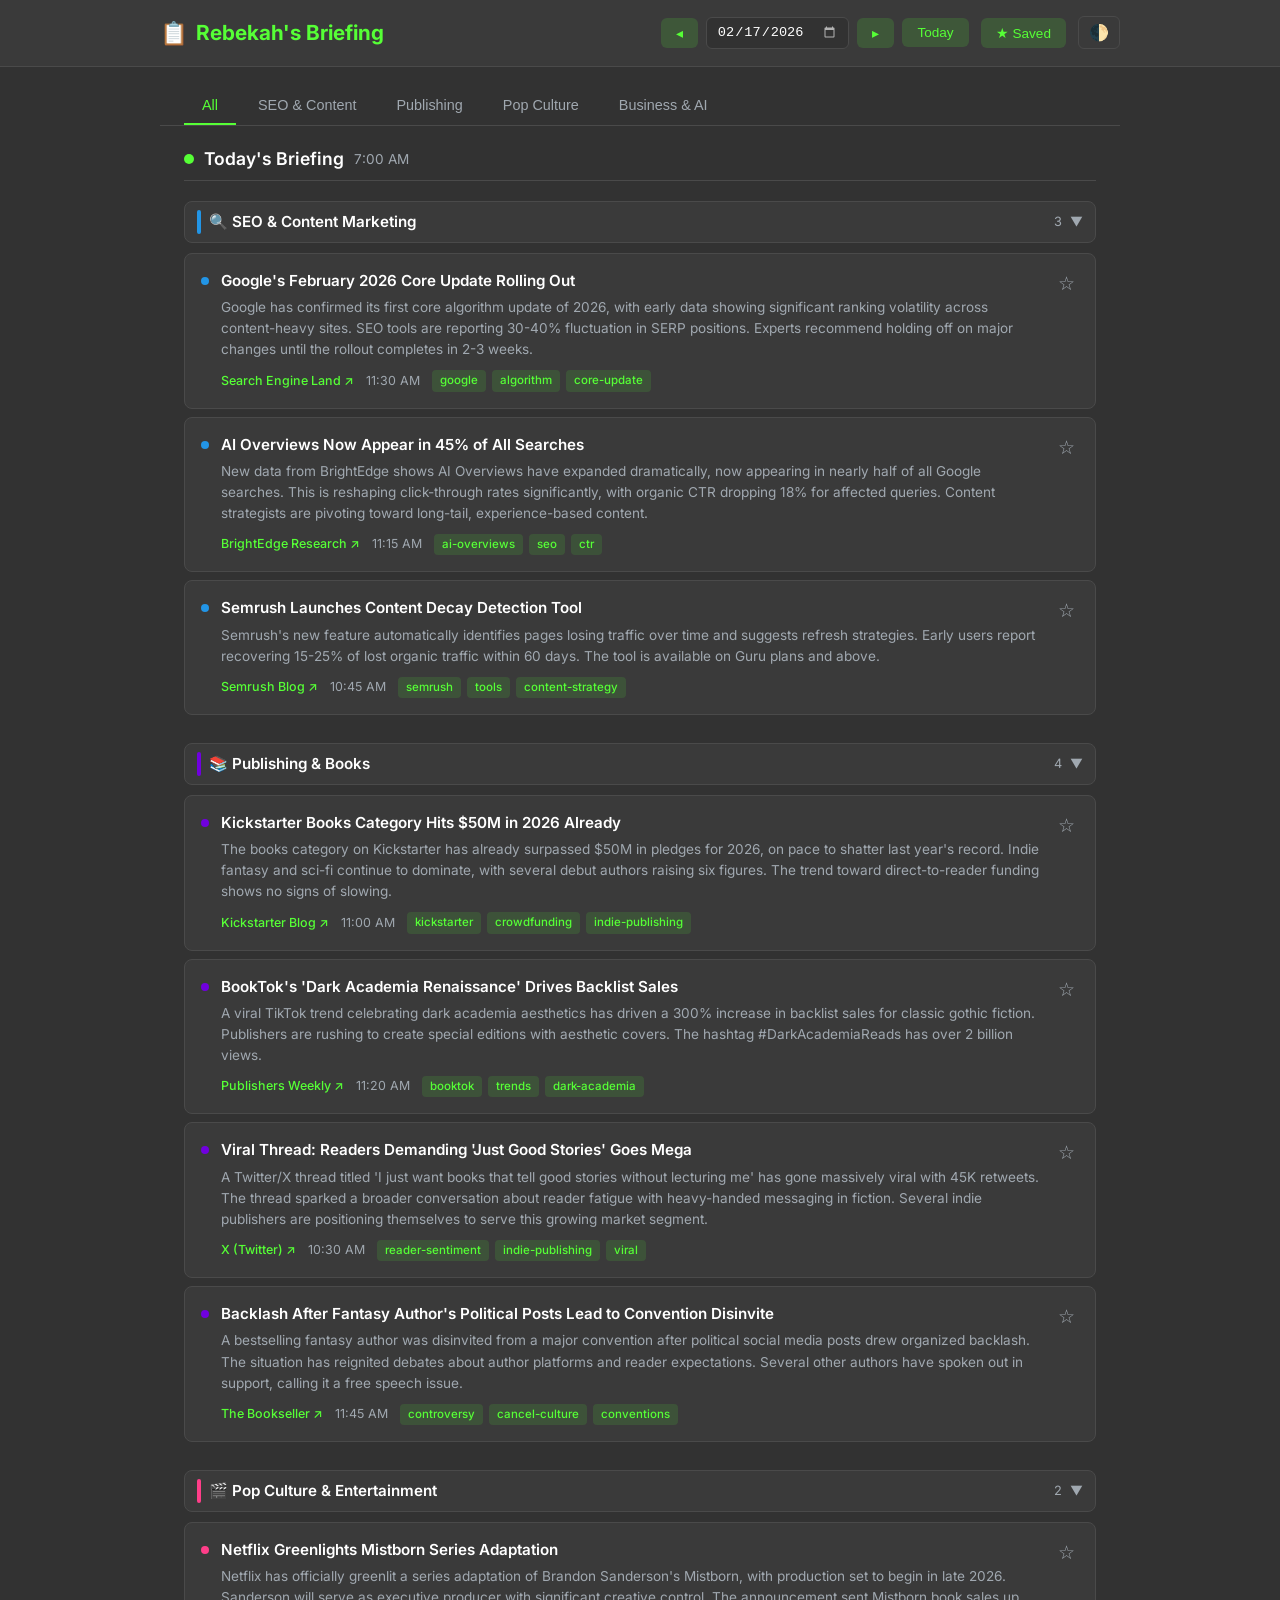
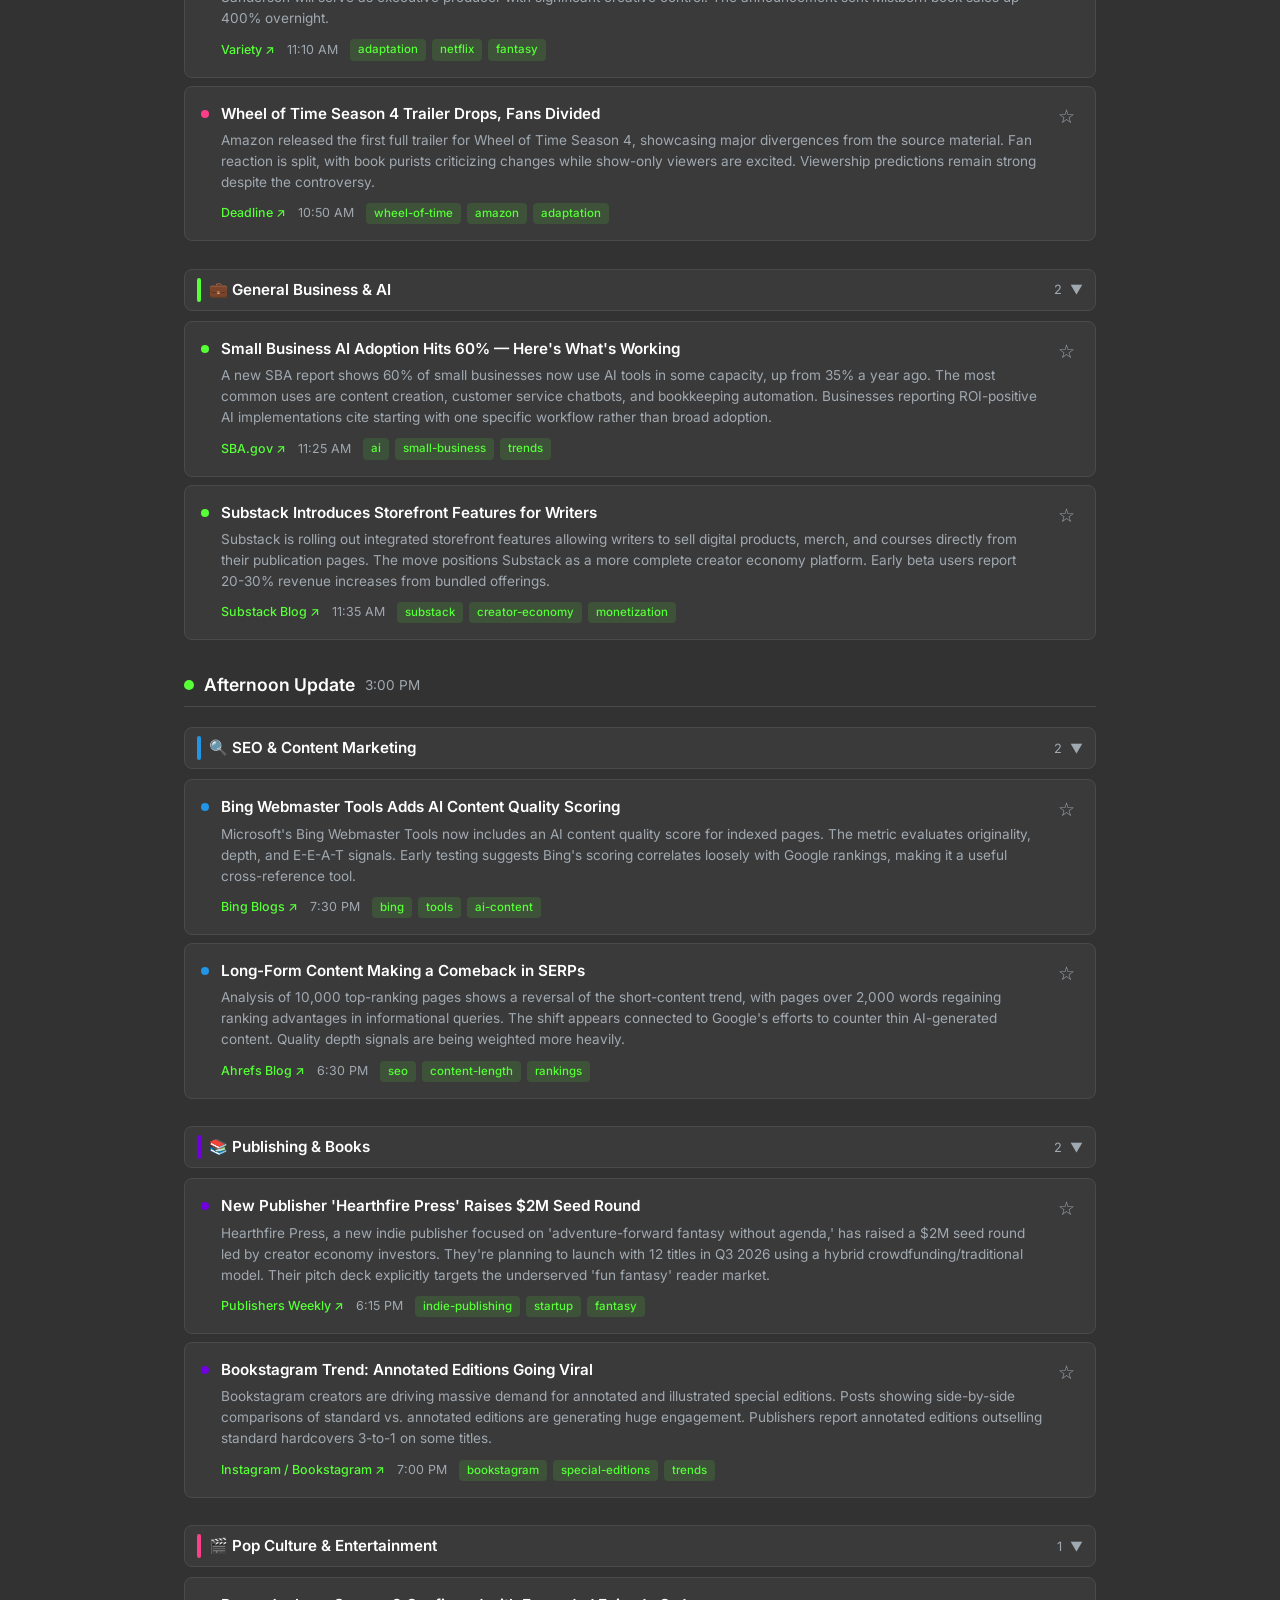
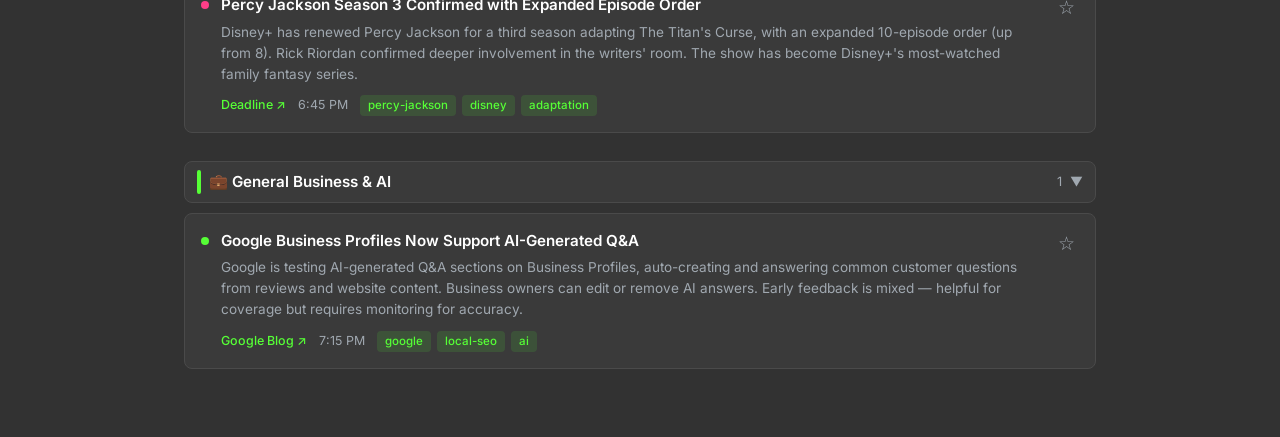
==== index.html @ 073fb96b "Initial dashboard with Clara branding" ====
<!DOCTYPE html>
<html lang="en" data-theme="dark">
<head>
<meta charset="UTF-8">
<meta name="viewport" content="width=device-width, initial-scale=1.0">
<title>Rebekah's Daily Briefing</title>
<style>
@import url('https://fonts.googleapis.com/css2?family=Inter:wght@400;500;600;700&display=swap');
:root {
  --bg: #323232;
  --bg-card: #3a3a3a;
  --bg-card-hover: #444444;
  --border: #4a4a4a;
  --text: #ffffff;
  --text-muted: #a0a8b0;
  --accent: #56FF36;
  --accent-dim: rgba(86,255,54,0.15);
  --accent-hover: #6eff56;
  --tag-bg: rgba(86,255,54,0.12);
  --tag-text: #56FF36;
  --section-seo: #2295E6;
  --section-publishing: #7000DF;
  --section-popculture: #FF3E89;
  --section-business: #56FF36;
  --saved-bg: rgba(86,255,54,0.08);
  --radius: 8px;
  --shadow: 0 2px 8px rgba(0,0,0,0.3);
}
[data-theme="light"] {
  --bg: #f8f7f4;
  --bg-card: #ffffff;
  --bg-card-hover: #f0efec;
  --border: #e0ddd8;
  --text: #323232;
  --text-muted: #6b7280;
  --accent: #46d92e;
  --accent-dim: rgba(70,217,46,0.12);
  --accent-hover: #3bc225;
  --tag-bg: rgba(70,217,46,0.1);
  --tag-text: #3aad24;
  --section-seo: #1e82cc;
  --section-publishing: #6200c4;
  --section-popculture: #e5356f;
  --section-business: #3aad24;
  --saved-bg: rgba(70,217,46,0.06);
  --shadow: 0 2px 12px rgba(0,0,0,0.08);
}
* { margin:0; padding:0; box-sizing:border-box; }
body {
  font-family: 'Inter', -apple-system, BlinkMacSystemFont, 'Segoe UI', Helvetica, Arial, sans-serif;
  background: var(--bg);
  color: var(--text);
  line-height: 1.5;
  min-height: 100vh;
}
a { color: var(--accent); text-decoration: none; }
a:hover { color: var(--accent-hover); text-decoration: underline; }

/* Header */
.header {
  background: var(--bg-card);
  border-bottom: 1px solid var(--border);
  padding: 16px 24px;
  position: sticky; top: 0; z-index: 100;
}
.header-inner {
  max-width: 960px; margin: 0 auto;
  display: flex; align-items: center; justify-content: space-between; flex-wrap: wrap; gap: 12px;
}
.header h1 {
  font-size: 1.3rem; font-weight: 700; color: var(--accent);
  display: flex; align-items: center; gap: 8px;
}
.header h1 span { font-size: 1.4rem; }
.header-controls { display: flex; align-items: center; gap: 12px; flex-wrap: wrap; }
.date-nav { display: flex; align-items: center; gap: 8px; }
.date-nav input[type="date"] {
  background: var(--bg); color: var(--text); border: 1px solid var(--border);
  border-radius: 6px; padding: 6px 10px; font-size: 0.85rem; cursor: pointer;
}
.date-nav input[type="date"]::-webkit-calendar-picker-indicator { filter: invert(0.7); cursor: pointer; }
[data-theme="light"] .date-nav input[type="date"]::-webkit-calendar-picker-indicator { filter: none; }
.btn {
  background: var(--accent-dim); color: var(--accent); border: 1px solid transparent;
  border-radius: 6px; padding: 6px 14px; font-size: 0.85rem; cursor: pointer;
  transition: all 0.15s; font-weight: 500;
}
.btn:hover { background: var(--accent); color: var(--bg); }
.btn.active { background: var(--accent); color: var(--bg); font-weight: 600; }
.theme-toggle {
  background: none; border: 1px solid var(--border); border-radius: 6px;
  padding: 6px 10px; cursor: pointer; font-size: 1rem; color: var(--text);
  transition: all 0.15s;
}
.theme-toggle:hover { border-color: var(--accent); }

/* Tabs */
.tabs {
  max-width: 960px; margin: 20px auto 0; padding: 0 24px;
  display: flex; gap: 4px; border-bottom: 1px solid var(--border);
}
.tab {
  background: none; border: none; color: var(--text-muted); padding: 10px 18px;
  font-size: 0.9rem; cursor: pointer; border-bottom: 2px solid transparent;
  transition: all 0.15s; font-weight: 500;
}
.tab:hover { color: var(--text); }
.tab.active { color: var(--accent); border-bottom-color: var(--accent); }
.tab .count {
  background: var(--accent-dim); color: var(--accent); border-radius: 10px;
  padding: 1px 7px; font-size: 0.75rem; margin-left: 6px;
}

/* Main */
.main { max-width: 960px; margin: 0 auto; padding: 20px 24px 60px; }
.view { display: none; }
.view.active { display: block; }

/* Briefing period header */
.period-header {
  display: flex; align-items: center; gap: 10px;
  margin: 24px 0 16px; padding-bottom: 8px; border-bottom: 1px solid var(--border);
}
.period-header:first-child { margin-top: 0; }
.period-dot { width: 10px; height: 10px; border-radius: 50%; background: var(--accent); }
.period-header h2 { font-size: 1.1rem; font-weight: 600; }
.period-header .period-time { color: var(--text-muted); font-size: 0.85rem; }

/* Section headers */
.section-header {
  display: flex; align-items: center; gap: 8px; margin: 20px 0 10px;
  cursor: pointer; user-select: none; padding: 8px 12px;
  background: var(--bg-card); border-radius: var(--radius); border: 1px solid var(--border);
  transition: all 0.15s;
}
.section-header:hover { background: var(--bg-card-hover); }
.section-indicator {
  width: 4px; height: 24px; border-radius: 2px; flex-shrink: 0;
}
.section-indicator.seo { background: var(--section-seo); }
.section-indicator.publishing { background: var(--section-publishing); }
.section-indicator.popculture { background: var(--section-popculture); }
.section-indicator.business { background: var(--section-business); }
.section-header h3 { font-size: 0.95rem; font-weight: 600; flex: 1; }
.section-count { color: var(--text-muted); font-size: 0.8rem; }
.section-chevron {
  color: var(--text-muted); transition: transform 0.2s; font-size: 0.8rem;
}
.section-header.collapsed .section-chevron { transform: rotate(-90deg); }
.section-items { overflow: hidden; transition: max-height 0.3s ease; }
.section-header.collapsed + .section-items { max-height: 0 !important; }

/* Cards */
.card {
  background: var(--bg-card); border: 1px solid var(--border); border-radius: var(--radius);
  padding: 16px; margin-bottom: 8px; transition: all 0.15s; position: relative;
}
.card:hover { background: var(--bg-card-hover); box-shadow: var(--shadow); }
.card-top { display: flex; align-items: flex-start; gap: 12px; }
.card-section-dot {
  width: 8px; height: 8px; border-radius: 50%; margin-top: 7px; flex-shrink: 0;
}
.card-section-dot.seo { background: var(--section-seo); }
.card-section-dot.publishing { background: var(--section-publishing); }
.card-section-dot.popculture { background: var(--section-popculture); }
.card-section-dot.business { background: var(--section-business); }
.card-content { flex: 1; min-width: 0; }
.card h4 { font-size: 0.95rem; font-weight: 600; margin-bottom: 6px; line-height: 1.4; }
.card p { color: var(--text-muted); font-size: 0.85rem; line-height: 1.55; margin-bottom: 10px; }
.card-meta {
  display: flex; align-items: center; gap: 12px; flex-wrap: wrap; font-size: 0.78rem;
}
.card-source { color: var(--accent); font-weight: 500; }
.card-time { color: var(--text-muted); }
.card-tags { display: flex; gap: 6px; flex-wrap: wrap; }
.tag {
  background: var(--tag-bg); color: var(--tag-text); padding: 2px 8px;
  border-radius: 4px; font-size: 0.72rem; font-weight: 500;
}
.bookmark-btn {
  background: none; border: none; cursor: pointer; font-size: 1.2rem;
  color: var(--text-muted); transition: all 0.15s; padding: 4px; flex-shrink: 0;
  line-height: 1;
}
.bookmark-btn:hover { color: var(--accent); transform: scale(1.15); }
.bookmark-btn.saved { color: var(--accent); }

/* Saved view */
.saved-empty {
  text-align: center; padding: 60px 20px; color: var(--text-muted);
}
.saved-empty .icon { font-size: 2.5rem; margin-bottom: 12px; }
.saved-empty p { font-size: 0.95rem; }

/* Filter bar */
.filter-bar {
  display: flex; gap: 8px; margin-bottom: 16px; flex-wrap: wrap;
}
.filter-chip {
  background: var(--bg-card); border: 1px solid var(--border); border-radius: 20px;
  padding: 5px 14px; font-size: 0.8rem; cursor: pointer; color: var(--text-muted);
  transition: all 0.15s;
}
.filter-chip:hover { border-color: var(--accent); color: var(--text); }
.filter-chip.active { background: var(--accent-dim); border-color: var(--accent); color: var(--accent); }

/* Responsive */
@media (max-width: 640px) {
  .header { padding: 12px 16px; }
  .header h1 { font-size: 1.1rem; }
  .tabs { padding: 0 16px; }
  .tab { padding: 8px 12px; font-size: 0.85rem; }
  .main { padding: 16px; }
  .card { padding: 14px; }
  .header-controls { width: 100%; justify-content: space-between; }
}

/* Empty state */
.empty-state { text-align: center; padding: 40px; color: var(--text-muted); }

/* Scroll to top */
.scroll-top {
  position: fixed; bottom: 24px; right: 24px; width: 40px; height: 40px;
  border-radius: 50%; background: var(--accent); color: var(--bg); border: none;
  cursor: pointer; font-size: 1.2rem; display: none; align-items: center;
  justify-content: center; box-shadow: var(--shadow); transition: all 0.15s; z-index: 50;
}
.scroll-top.visible { display: flex; }
.scroll-top:hover { transform: scale(1.1); }
</style>
</head>
<body>

<header class="header">
  <div class="header-inner">
    <h1><span>📋</span> Rebekah's Briefing</h1>
    <div class="header-controls">
      <div class="date-nav">
        <button class="btn" onclick="changeDate(-1)">◂</button>
        <input type="date" id="datePicker" onchange="loadDate(this.value)">
        <button class="btn" onclick="changeDate(1)">▸</button>
        <button class="btn" onclick="goToday()">Today</button>
      </div>
      <button class="btn" id="savedTab" onclick="switchView('saved')">★ Saved <span id="savedCount" class="count" style="display:none"></span></button>
      <button class="theme-toggle" onclick="toggleTheme()" title="Toggle theme">🌓</button>
    </div>
  </div>
</header>

<nav class="tabs" id="tabs">
  <button class="tab active" data-tab="all" onclick="filterSection('all')">All</button>
  <button class="tab" data-tab="seo" onclick="filterSection('seo')">SEO & Content</button>
  <button class="tab" data-tab="publishing" onclick="filterSection('publishing')">Publishing</button>
  <button class="tab" data-tab="popculture" onclick="filterSection('popculture')">Pop Culture</button>
  <button class="tab" data-tab="business" onclick="filterSection('business')">Business & AI</button>
</nav>

<main class="main">
  <div class="view active" id="briefingView"></div>
  <div class="view" id="savedView"></div>
</main>

<button class="scroll-top" id="scrollTop" onclick="window.scrollTo({top:0,behavior:'smooth'})">↑</button>

<script>
// ── State ──
let currentData = null;
let savedItems = JSON.parse(localStorage.getItem('rb-saved') || '{}');
let currentFilter = 'all';
let currentView = 'briefing';
let collapsedSections = JSON.parse(localStorage.getItem('rb-collapsed') || '{}');

const SECTION_LABELS = {
  seo: 'SEO & Content Marketing',
  publishing: 'Publishing & Books',
  popculture: 'Pop Culture & Entertainment',
  business: 'General Business & AI'
};
const SECTION_ICONS = { seo: '🔍', publishing: '📚', popculture: '🎬', business: '💼' };
const SECTION_ORDER = ['seo', 'publishing', 'popculture', 'business'];

// ── Init ──
function init() {
  const theme = localStorage.getItem('rb-theme') || 'dark';
  document.documentElement.setAttribute('data-theme', theme);
  document.getElementById('datePicker').value = '2026-02-17';
  loadSampleData();
  updateSavedCount();
  window.addEventListener('scroll', () => {
    document.getElementById('scrollTop').classList.toggle('visible', window.scrollY > 400);
  });
}

async function loadSampleData() {
  try {
    const resp = await fetch('data/sample-briefing.json');
    currentData = await resp.json();
  } catch(e) {
    // Fallback: inline sample
    currentData = getFallbackData();
  }
  render();
}

function getFallbackData() {
  return { meta: { date: '2026-02-17' }, briefings: { morning: { label: "Today's Briefing", time: '7:00 AM', items: [] }, afternoon: { label: 'Afternoon Update', time: '3:00 PM', items: [] } } };
}

// ── Render ──
function render() {
  if (currentView === 'briefing') renderBriefing();
  else renderSaved();
}

function renderBriefing() {
  const el = document.getElementById('briefingView');
  if (!currentData || !currentData.briefings) {
    el.innerHTML = '<div class="empty-state"><p>No briefing data for this date.</p></div>';
    return;
  }
  let html = '';
  for (const [period, data] of Object.entries(currentData.briefings)) {
    const items = data.items.filter(i => currentFilter === 'all' || i.section === currentFilter);
    if (items.length === 0 && currentFilter !== 'all') continue;
    html += `<div class="period-header"><div class="period-dot"></div><h2>${data.label}</h2><span class="period-time">${data.time}</span></div>`;
    const grouped = {};
    SECTION_ORDER.forEach(s => { grouped[s] = []; });
    items.forEach(i => { if (grouped[i.section]) grouped[i.section].push(i); });
    for (const sec of SECTION_ORDER) {
      if (grouped[sec].length === 0) continue;
      if (currentFilter !== 'all' && sec !== currentFilter) continue;
      const key = period + '-' + sec;
      const collapsed = collapsedSections[key] ? 'collapsed' : '';
      html += `<div class="section-header ${collapsed}" onclick="toggleSection('${key}', this)">
        <div class="section-indicator ${sec}"></div>
        <h3>${SECTION_ICONS[sec]} ${SECTION_LABELS[sec]}</h3>
        <span class="section-count">${grouped[sec].length}</span>
        <span class="section-chevron">▼</span>
      </div>`;
      html += `<div class="section-items" ${collapsed ? 'style="max-height:0"' : ''}>`;
      for (const item of grouped[sec]) {
        html += renderCard(item);
      }
      html += '</div>';
    }
  }
  el.innerHTML = html || '<div class="empty-state"><p>No items match this filter.</p></div>';
  // Set max-heights for open sections
  el.querySelectorAll('.section-items').forEach(si => {
    if (si.style.maxHeight !== '0px') si.style.maxHeight = si.scrollHeight + 'px';
  });
}

function renderCard(item) {
  const isSaved = savedItems[item.id];
  const time = new Date(item.timestamp).toLocaleTimeString('en-US', { hour: 'numeric', minute: '2-digit' });
  const tags = (item.tags || []).map(t => `<span class="tag">${t}</span>`).join('');
  return `<div class="card">
    <div class="card-top">
      <div class="card-section-dot ${item.section}"></div>
      <div class="card-content">
        <h4>${item.headline}</h4>
        <p>${item.summary}</p>
        <div class="card-meta">
          <a href="${item.url}" target="_blank" rel="noopener" class="card-source">${item.source} ↗</a>
          <span class="card-time">${time}</span>
          <div class="card-tags">${tags}</div>
        </div>
      </div>
      <button class="bookmark-btn ${isSaved ? 'saved' : ''}" onclick="toggleSave('${item.id}')" title="${isSaved ? 'Remove from saved' : 'Save item'}">
        ${isSaved ? '★' : '☆'}
      </button>
    </div>
  </div>`;
}

function renderSaved() {
  const el = document.getElementById('savedView');
  const ids = Object.keys(savedItems);
  if (ids.length === 0) {
    el.innerHTML = '<div class="saved-empty"><div class="icon">★</div><p>No saved items yet.<br>Click the ☆ on any item to save it here.</p></div>';
    return;
  }
  // Gather all items from current data
  const allItems = getAllItems();
  const saved = allItems.filter(i => savedItems[i.id]);
  let html = '<div class="period-header"><div class="period-dot"></div><h2>Saved Items</h2><span class="period-time">' + saved.length + ' items</span></div>';
  if (saved.length === 0) {
    html += '<div class="empty-state"><p>Saved items from this briefing will appear here.</p></div>';
  }
  saved.forEach(item => { html += renderCard(item); });
  el.innerHTML = html;
}

function getAllItems() {
  if (!currentData || !currentData.briefings) return [];
  const items = [];
  for (const period of Object.values(currentData.briefings)) {
    items.push(...(period.items || []));
  }
  return items;
}

// ── Actions ──
function toggleSection(key, el) {
  el.classList.toggle('collapsed');
  collapsedSections[key] = el.classList.contains('collapsed');
  localStorage.setItem('rb-collapsed', JSON.stringify(collapsedSections));
  const items = el.nextElementSibling;
  if (el.classList.contains('collapsed')) {
    items.style.maxHeight = '0';
  } else {
    items.style.maxHeight = items.scrollHeight + 'px';
  }
}

function toggleSave(id) {
  if (savedItems[id]) delete savedItems[id];
  else {
    const item = getAllItems().find(i => i.id === id);
    if (item) savedItems[id] = { savedAt: new Date().toISOString(), headline: item.headline };
  }
  localStorage.setItem('rb-saved', JSON.stringify(savedItems));
  updateSavedCount();
  render();
}

function updateSavedCount() {
  const count = Object.keys(savedItems).length;
  const el = document.getElementById('savedCount');
  if (count > 0) { el.textContent = count; el.style.display = 'inline'; }
  else { el.style.display = 'none'; }
}

function filterSection(section) {
  currentFilter = section;
  document.querySelectorAll('.tab').forEach(t => t.classList.toggle('active', t.dataset.tab === section));
  if (currentView !== 'briefing') switchView('briefing');
  else render();
}

function switchView(view) {
  currentView = view;
  document.getElementById('briefingView').classList.toggle('active', view === 'briefing');
  document.getElementById('savedView').classList.toggle('active', view === 'saved');
  document.getElementById('savedTab').classList.toggle('active', view === 'saved');
  document.getElementById('tabs').style.display = view === 'saved' ? 'none' : 'flex';
  if (view === 'briefing') {
    document.querySelectorAll('.tab').forEach(t => t.classList.toggle('active', t.dataset.tab === currentFilter));
  }
  render();
}

function toggleTheme() {
  const current = document.documentElement.getAttribute('data-theme');
  const next = current === 'dark' ? 'light' : 'dark';
  document.documentElement.setAttribute('data-theme', next);
  localStorage.setItem('rb-theme', next);
}

function changeDate(delta) {
  const picker = document.getElementById('datePicker');
  const d = new Date(picker.value + 'T12:00:00');
  d.setDate(d.getDate() + delta);
  picker.value = d.toISOString().split('T')[0];
  loadDate(picker.value);
}

function goToday() {
  document.getElementById('datePicker').value = '2026-02-17'; // Demo date
  loadSampleData();
}

function loadDate(dateStr) {
  // In v1, only sample date has data
  if (dateStr === '2026-02-17') { loadSampleData(); return; }
  currentData = getFallbackData();
  render();
}

init();
</script>
</body>
</html>
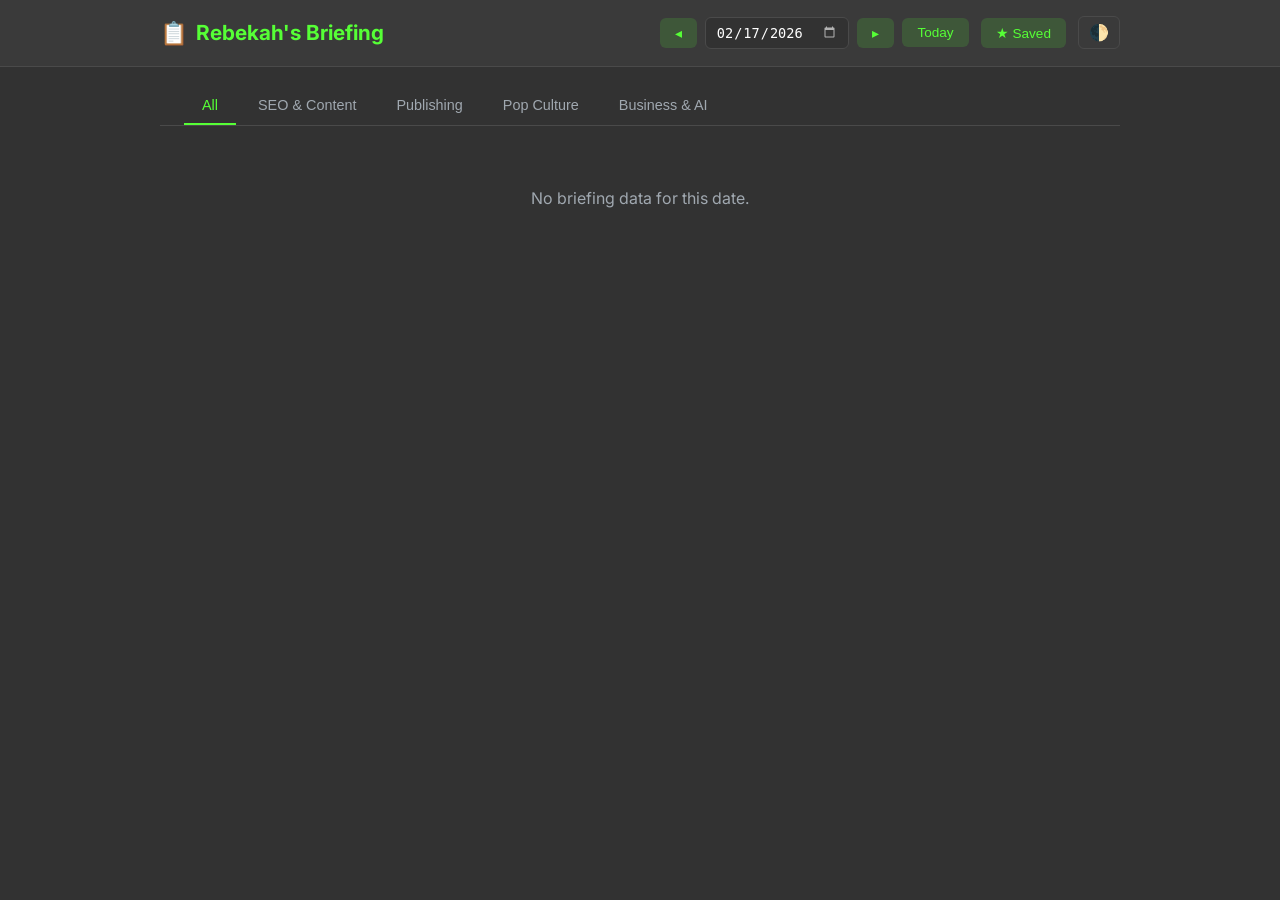
==== commit c354b38a: "Fix: load current-briefing.json instead of sample data" ====
--- a/index.html
+++ b/index.html
@@ -284,20 +284,26 @@
   const theme = localStorage.getItem('rb-theme') || 'dark';
   document.documentElement.setAttribute('data-theme', theme);
   document.getElementById('datePicker').value = '2026-02-17';
-  loadSampleData();
+  loadBriefingData();
   updateSavedCount();
   window.addEventListener('scroll', () => {
     document.getElementById('scrollTop').classList.toggle('visible', window.scrollY > 400);
   });
 }
 
-async function loadSampleData() {
+async function loadBriefingData() {
   try {
-    const resp = await fetch('data/sample-briefing.json');
+    const resp = await fetch('data/current-briefing.json');
+    if (!resp.ok) throw new Error('current-briefing not found');
     currentData = await resp.json();
   } catch(e) {
-    // Fallback: inline sample
-    currentData = getFallbackData();
+    // Fallback: try sample data
+    try {
+      const resp2 = await fetch('data/sample-briefing.json');
+      currentData = await resp2.json();
+    } catch(e2) {
+      currentData = getFallbackData();
+    }
   }
   render();
 }
@@ -468,12 +474,12 @@
 
 function goToday() {
   document.getElementById('datePicker').value = '2026-02-17'; // Demo date
-  loadSampleData();
+  loadBriefingData();
 }
 
 function loadDate(dateStr) {
   // In v1, only sample date has data
-  if (dateStr === '2026-02-17') { loadSampleData(); return; }
+  if (dateStr === '2026-02-17') { loadBriefingData(); return; }
   currentData = getFallbackData();
   render();
 }
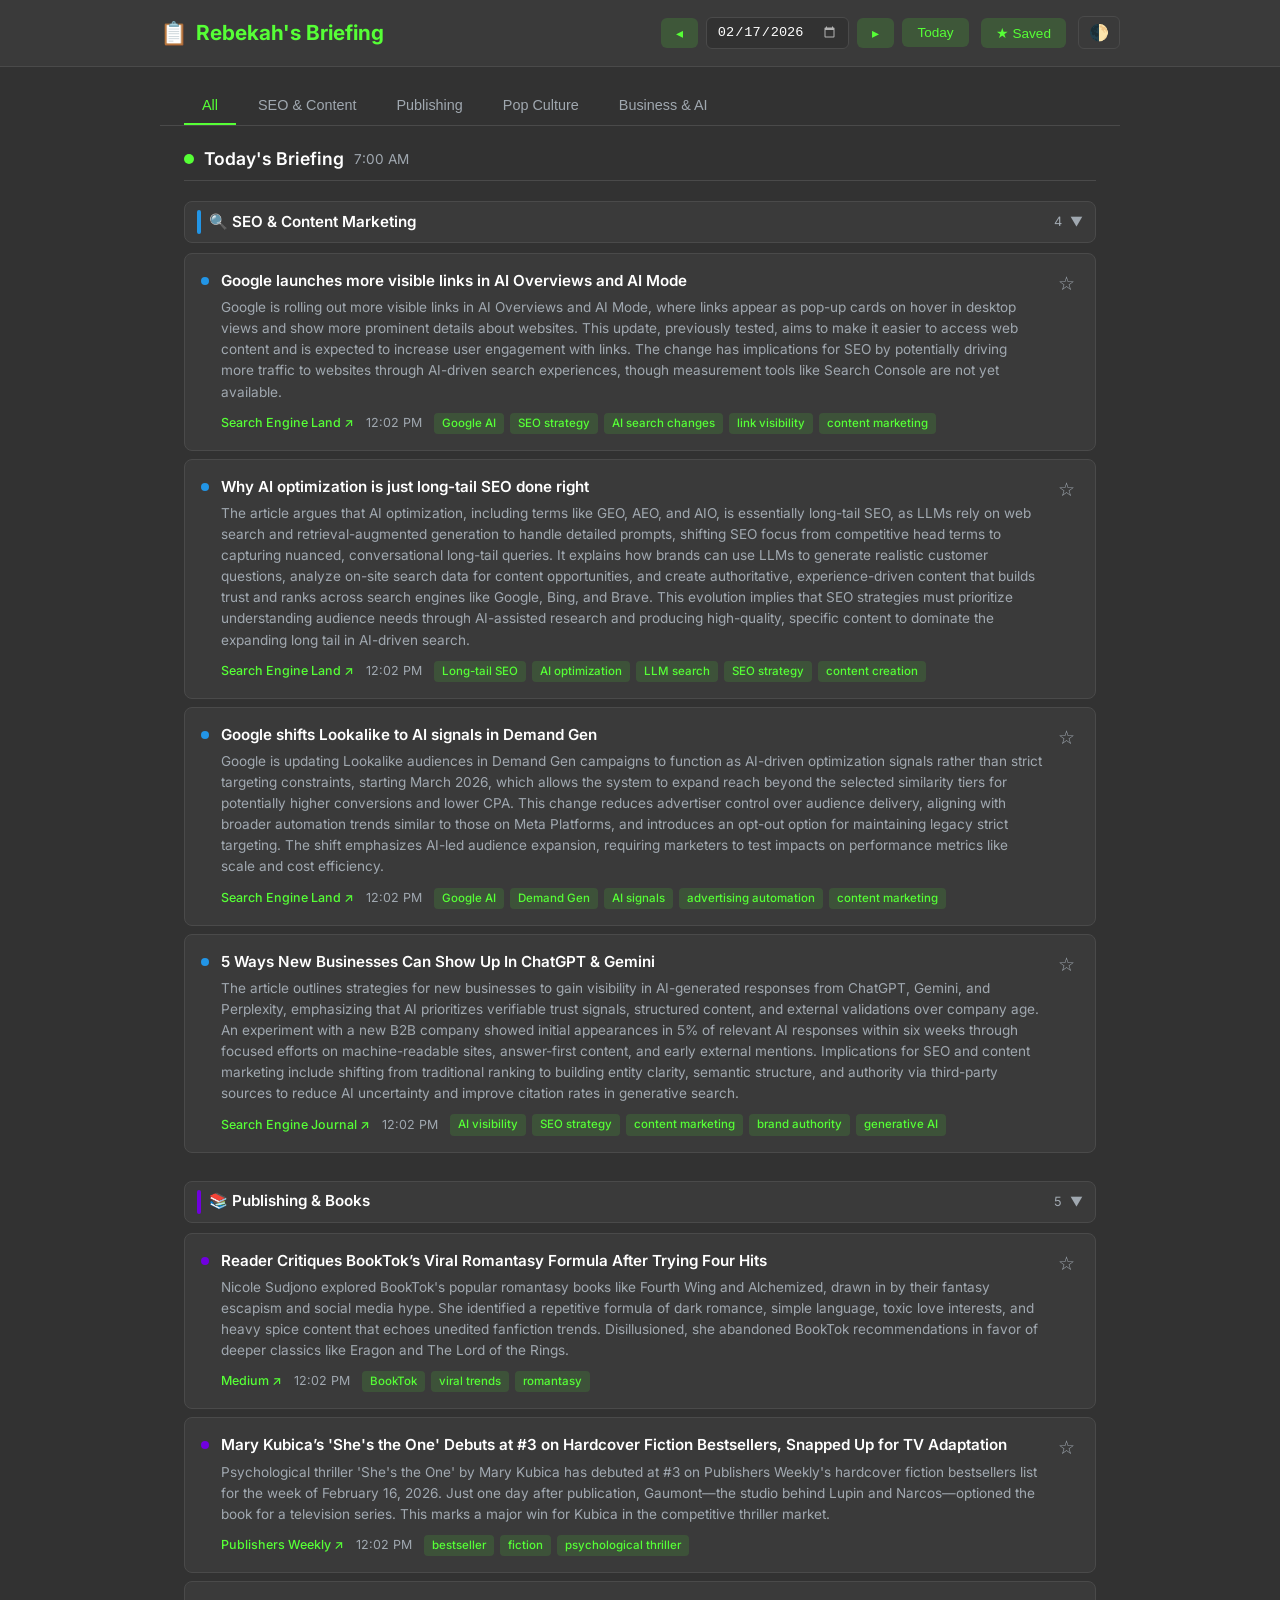
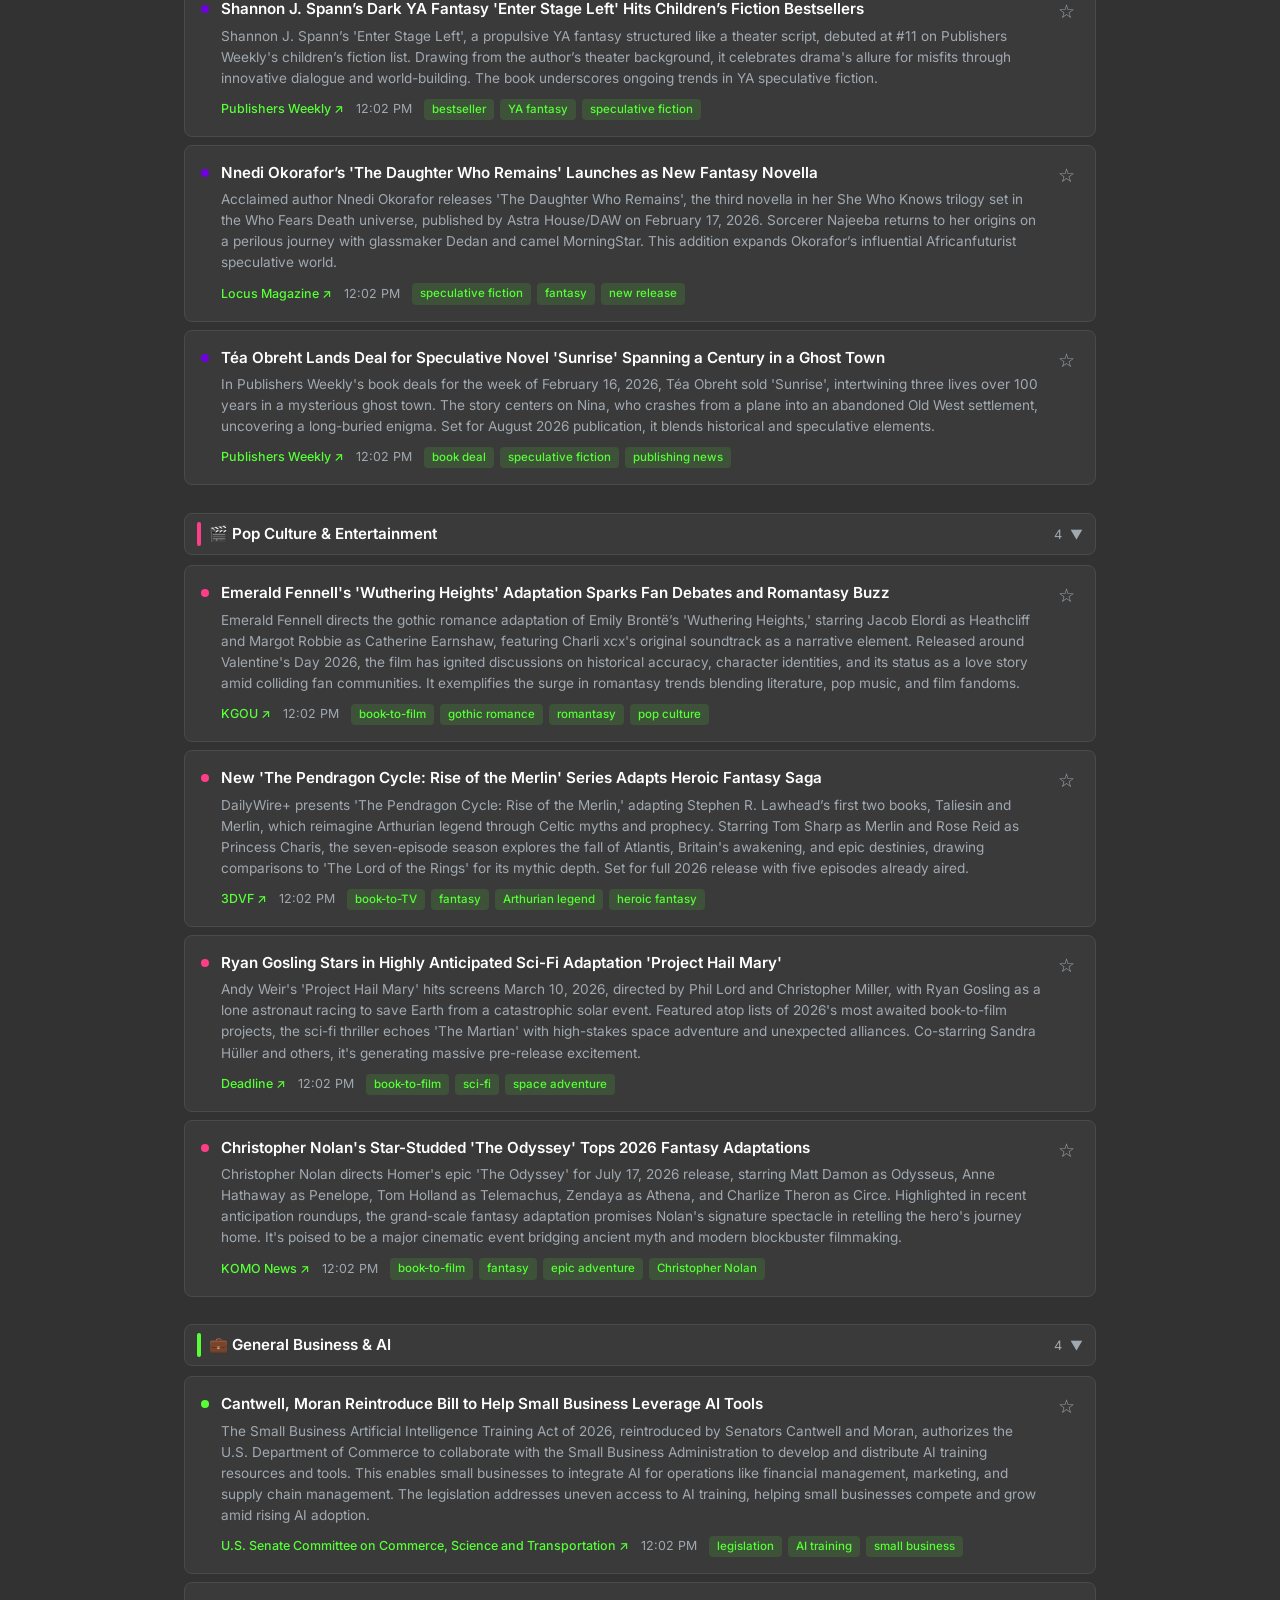
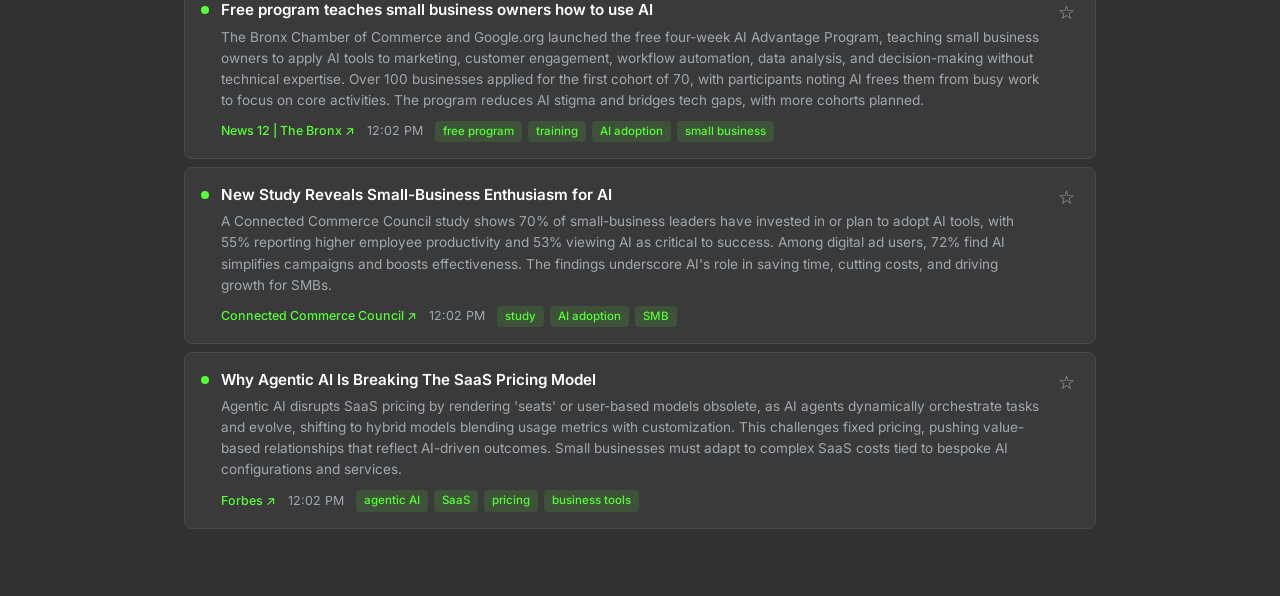
==== commit 0b9f9339: "Fix: normalize flat briefing JSON to expected nested format" ====
--- a/index.html
+++ b/index.html
@@ -295,17 +295,43 @@
   try {
     const resp = await fetch('data/current-briefing.json');
     if (!resp.ok) throw new Error('current-briefing not found');
-    currentData = await resp.json();
+    const raw = await resp.json();
+    currentData = normalizeBriefing(raw);
   } catch(e) {
     // Fallback: try sample data
     try {
       const resp2 = await fetch('data/sample-briefing.json');
-      currentData = await resp2.json();
+      const raw2 = await resp2.json();
+      currentData = normalizeBriefing(raw2);
     } catch(e2) {
       currentData = getFallbackData();
     }
   }
   render();
+}
+
+// Normalize both flat format (from generate script) and nested format (sample)
+function normalizeBriefing(raw) {
+  // Already in expected format
+  if (raw.briefings) return raw;
+  // Flat format: { date, period, items: [...] }
+  const period = raw.period || 'morning';
+  const items = (raw.items || []).map((item, i) => ({
+    id: item.id || (period[0] + (i + 1)),
+    section: item.section || 'seo',
+    headline: item.headline || item.title || 'Untitled',
+    summary: item.summary || '',
+    url: item.url || '#',
+    source: item.source || 'Unknown',
+    timestamp: item.timestamp || raw.generated || new Date().toISOString(),
+    tags: item.tags || []
+  }));
+  const label = period === 'morning' ? "Today's Briefing" : 'Afternoon Update';
+  const time = period === 'morning' ? '7:00 AM' : '3:00 PM';
+  return {
+    meta: { date: raw.date || new Date().toISOString().slice(0, 10) },
+    briefings: { [period]: { label, time, items } }
+  };
 }
 
 function getFallbackData() {
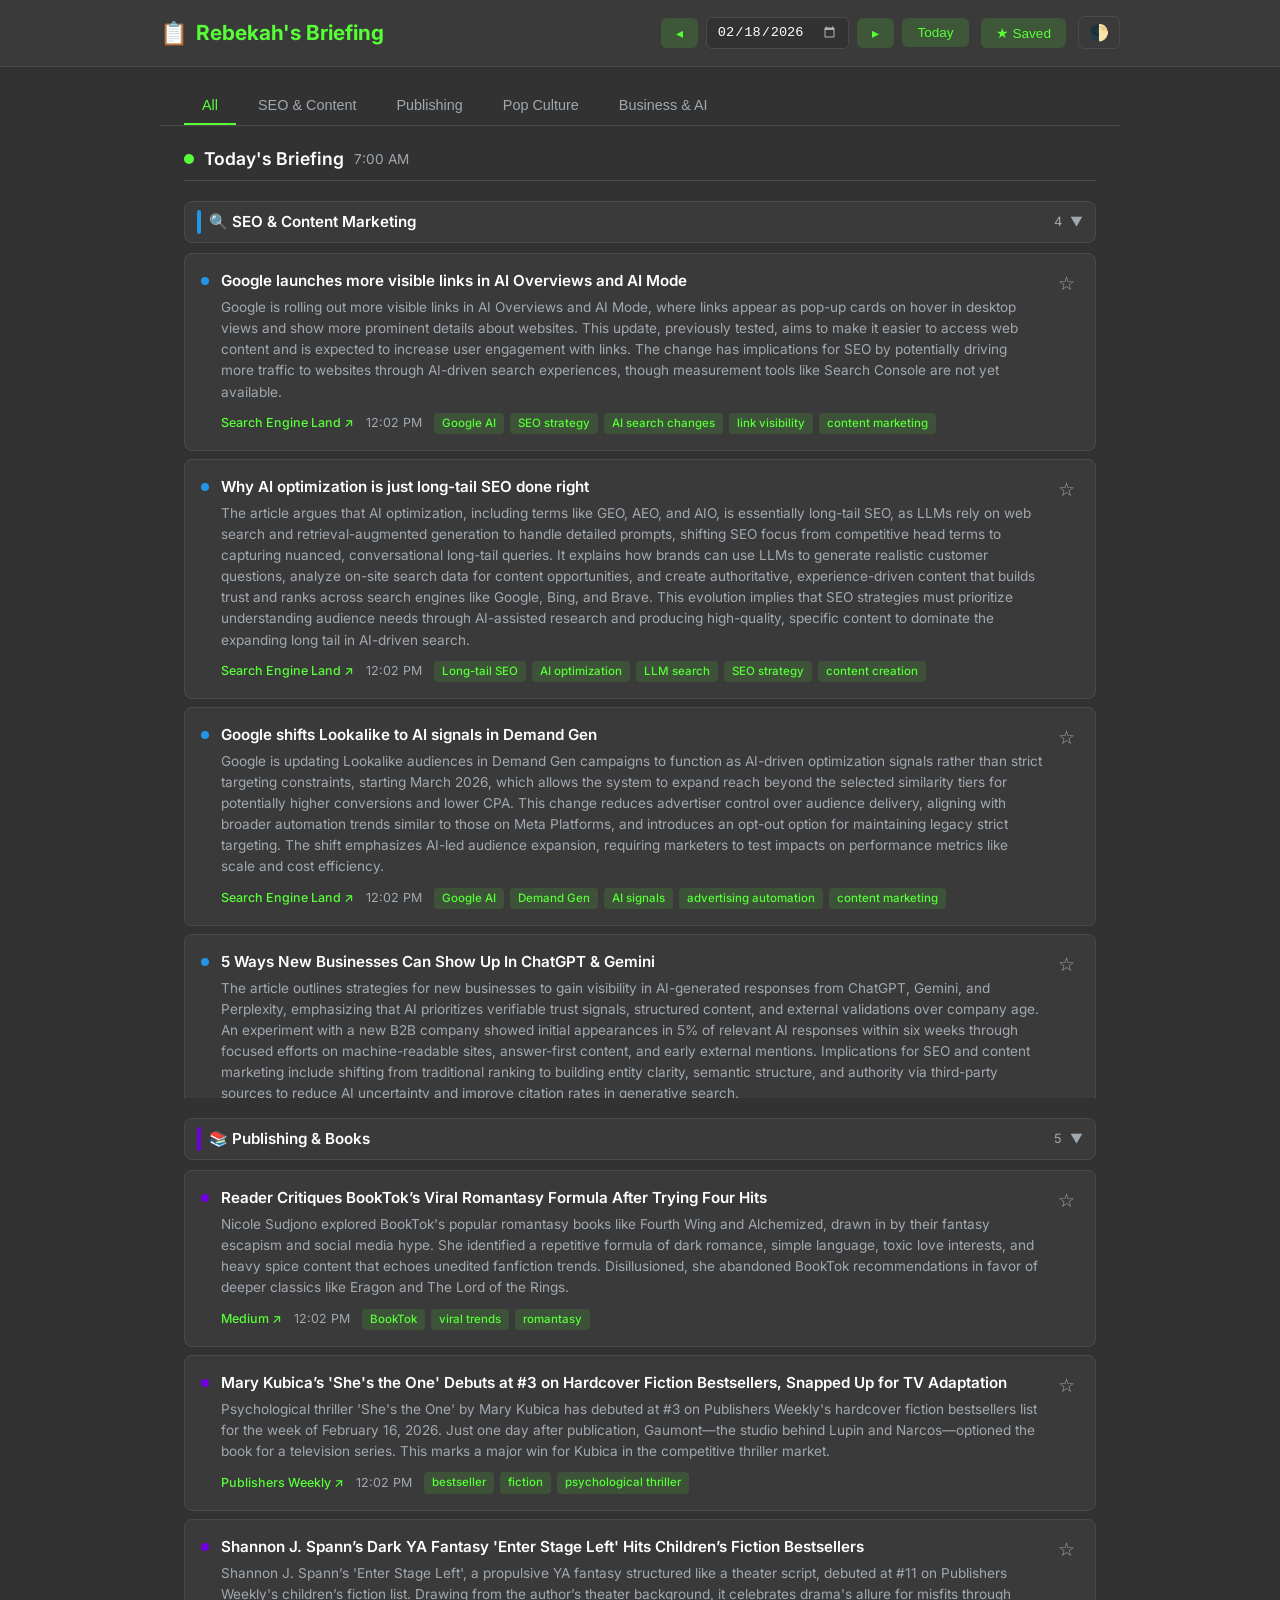
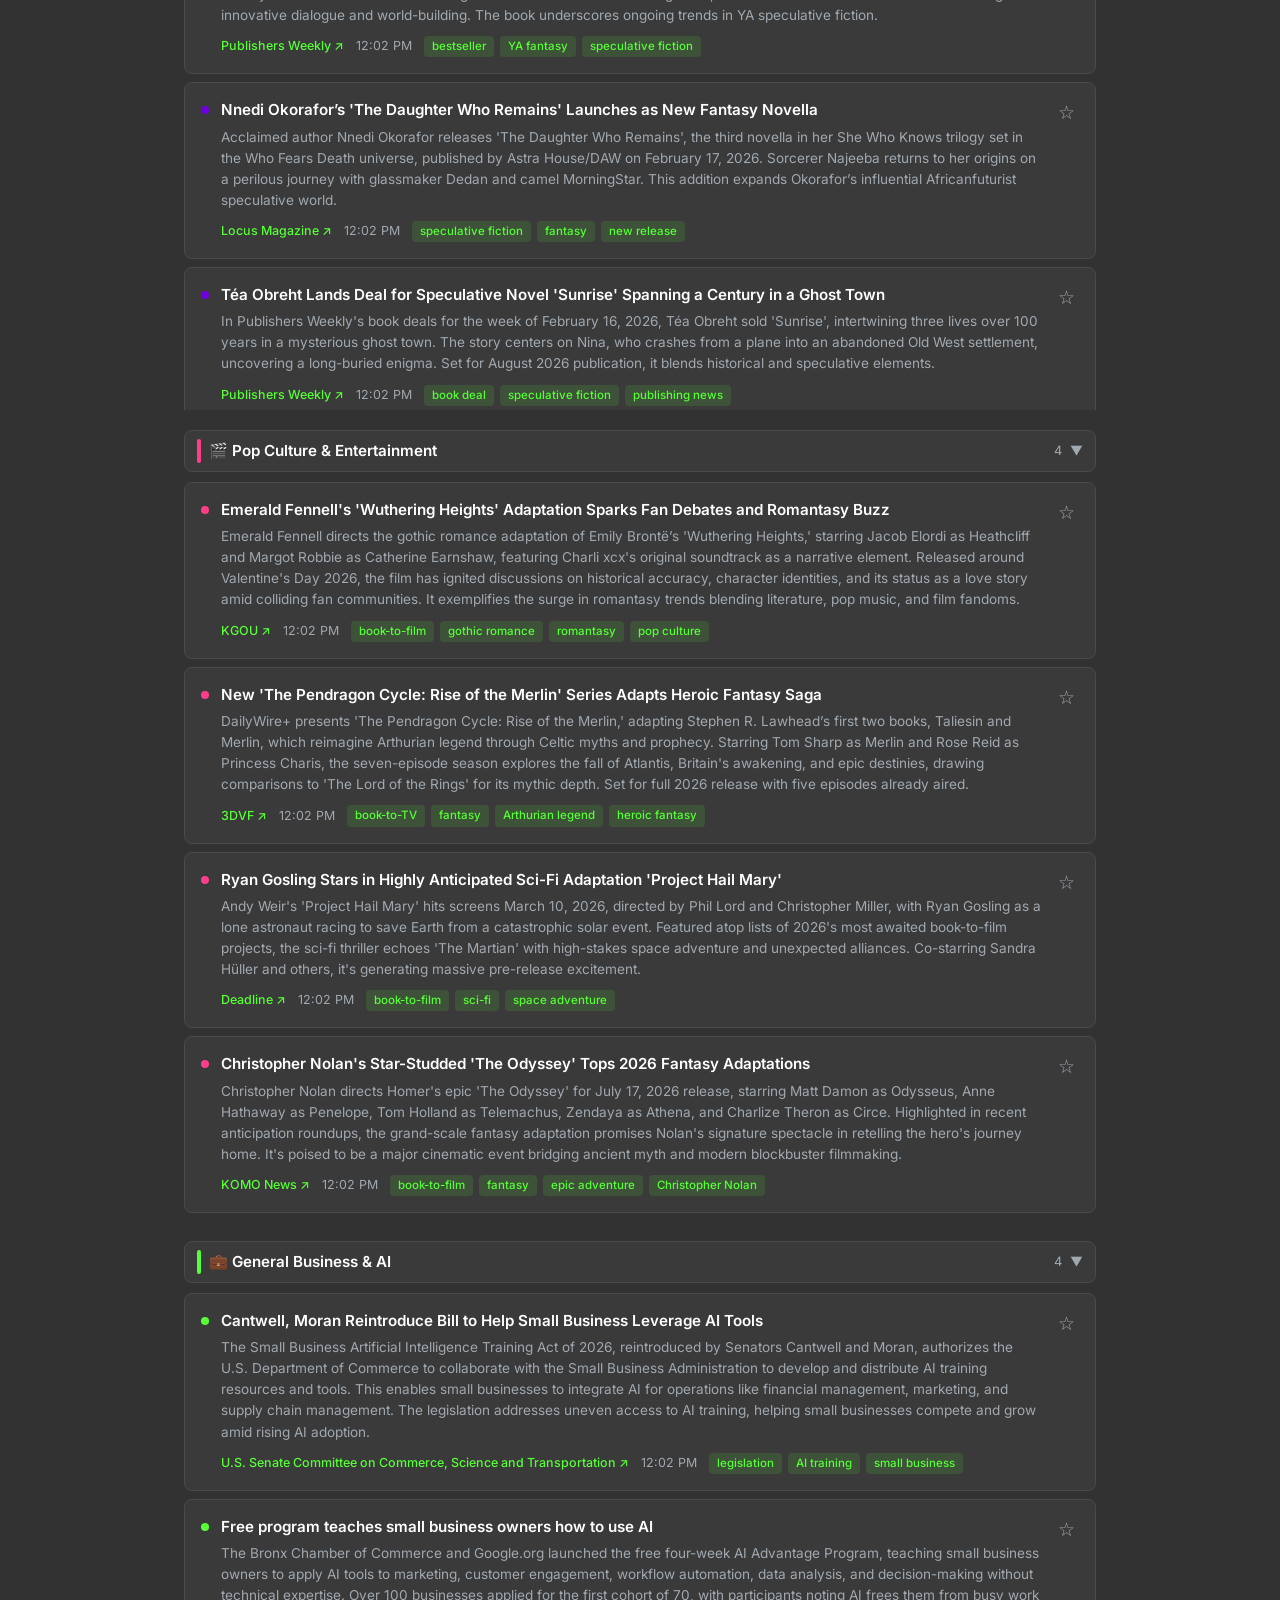
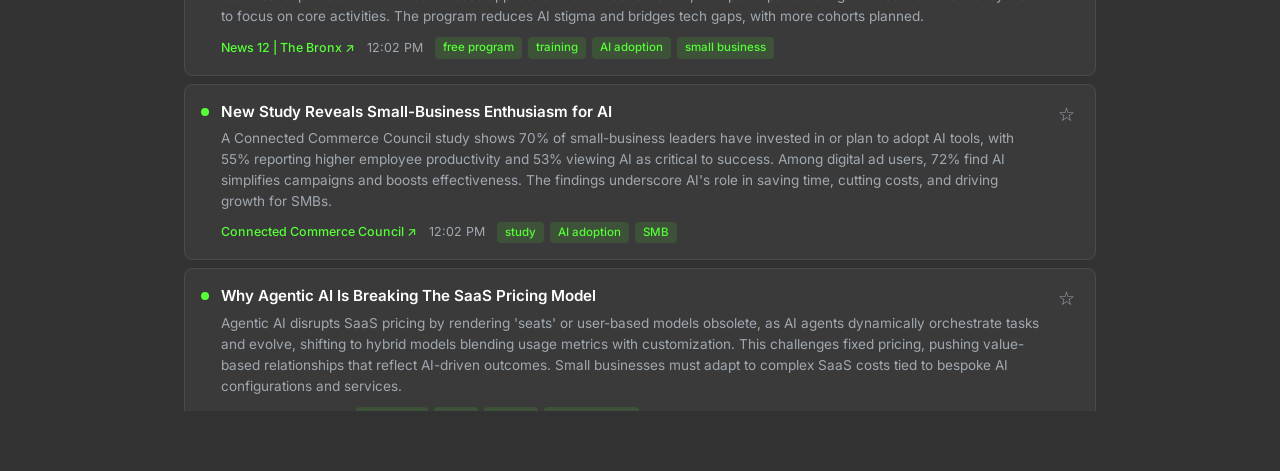
==== commit 004c0aff: "Fix: use actual briefing date instead of hardcoded 2026-02-17, support date navigation" ====
--- a/index.html
+++ b/index.html
@@ -283,7 +283,6 @@
 function init() {
   const theme = localStorage.getItem('rb-theme') || 'dark';
   document.documentElement.setAttribute('data-theme', theme);
-  document.getElementById('datePicker').value = '2026-02-17';
   loadBriefingData();
   updateSavedCount();
   window.addEventListener('scroll', () => {
@@ -307,6 +306,9 @@
       currentData = getFallbackData();
     }
   }
+  // Set date picker to match the loaded data
+  const briefingDate = currentData.meta?.date || new Date().toISOString().split('T')[0];
+  document.getElementById('datePicker').value = briefingDate;
   render();
 }
 
@@ -499,15 +501,38 @@
 }
 
 function goToday() {
-  document.getElementById('datePicker').value = '2026-02-17'; // Demo date
   loadBriefingData();
 }
 
 function loadDate(dateStr) {
-  // In v1, only sample date has data
-  if (dateStr === '2026-02-17') { loadBriefingData(); return; }
-  currentData = getFallbackData();
-  render();
+  // Try loading a date-specific briefing file, fall back to current
+  fetch(`data/briefing-${dateStr}-morning.json`)
+    .then(r => r.ok ? r.json() : Promise.reject())
+    .then(raw => {
+      currentData = normalizeBriefing(raw);
+      // Also try to merge afternoon data
+      return fetch(`data/briefing-${dateStr}-afternoon.json`)
+        .then(r => r.ok ? r.json() : null)
+        .then(afternoon => {
+          if (afternoon) {
+            const norm = normalizeBriefing(afternoon);
+            if (norm.briefings?.afternoon) {
+              currentData.briefings.afternoon = norm.briefings.afternoon;
+            }
+          }
+        })
+        .catch(() => {});
+    })
+    .then(() => {
+      document.getElementById('datePicker').value = dateStr;
+      render();
+    })
+    .catch(() => {
+      // No data for this date
+      currentData = { meta: { date: dateStr }, briefings: {} };
+      document.getElementById('datePicker').value = dateStr;
+      render();
+    });
 }
 
 init();
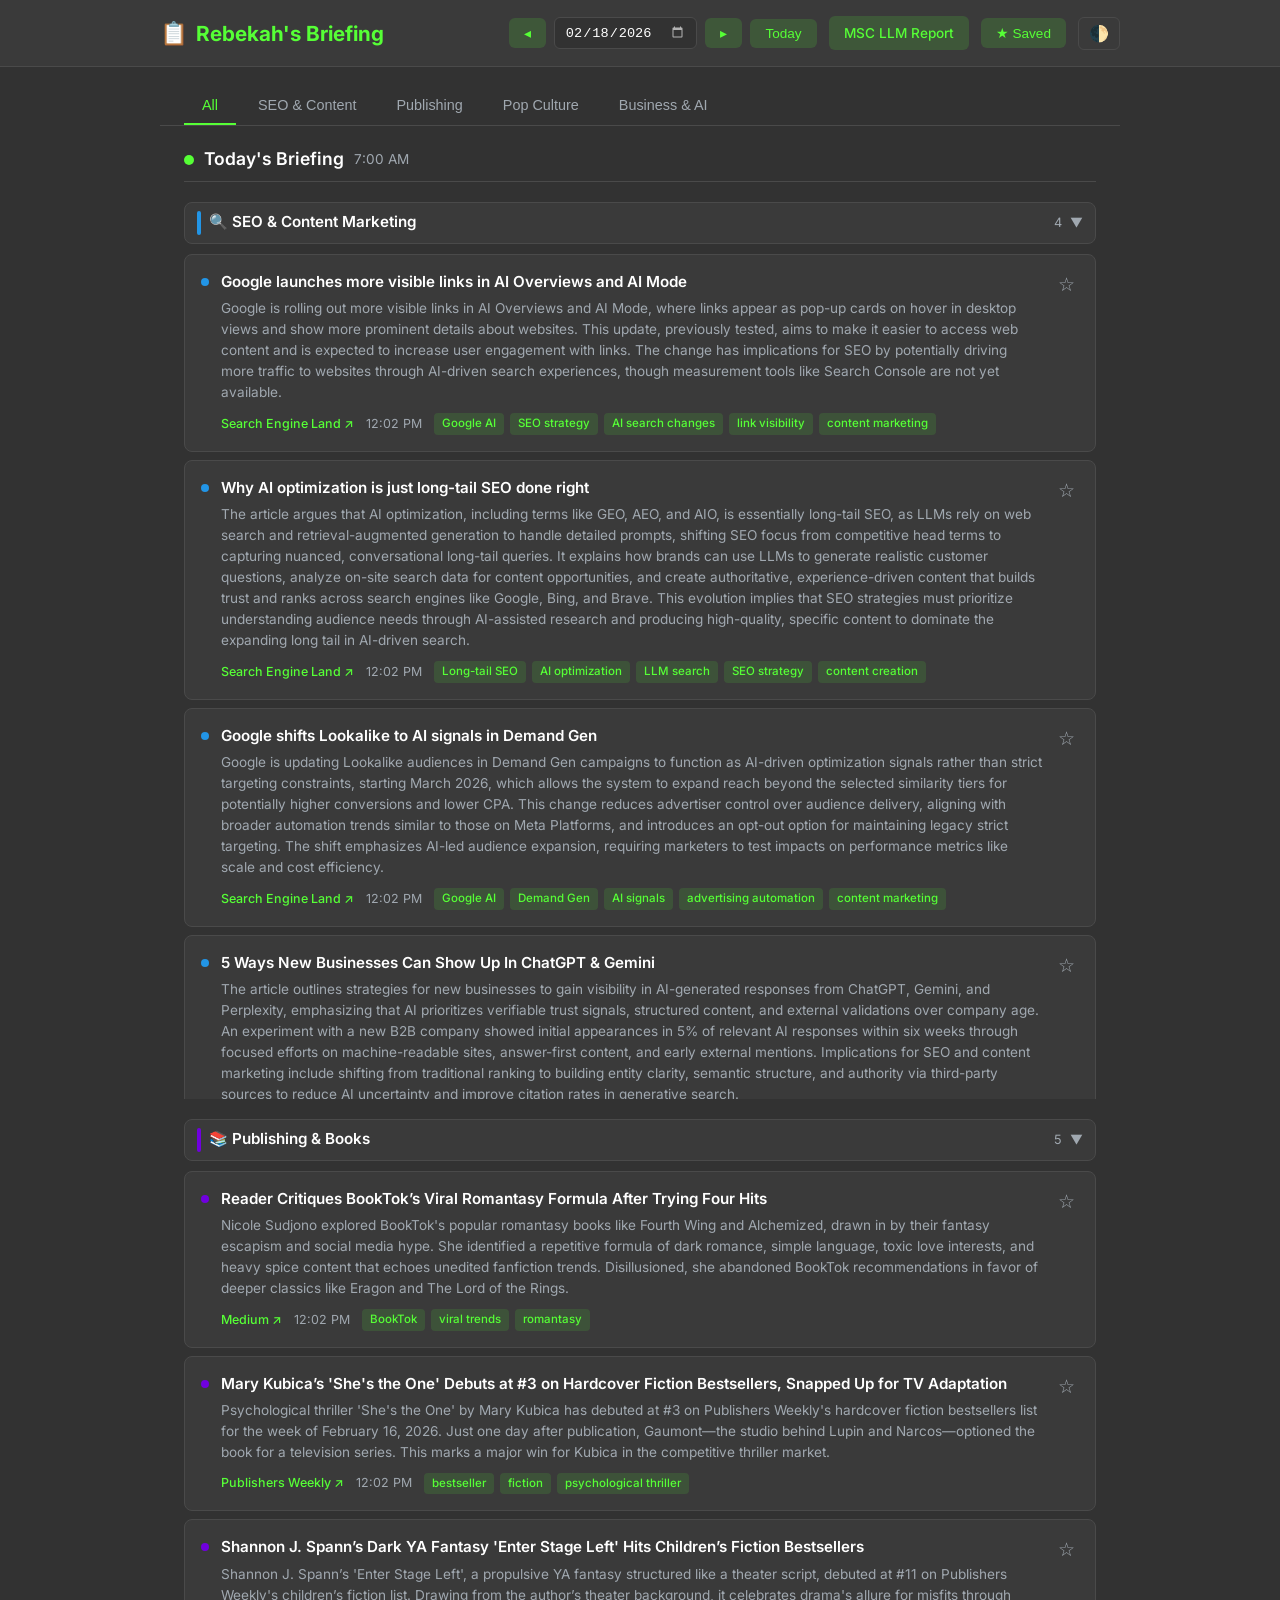
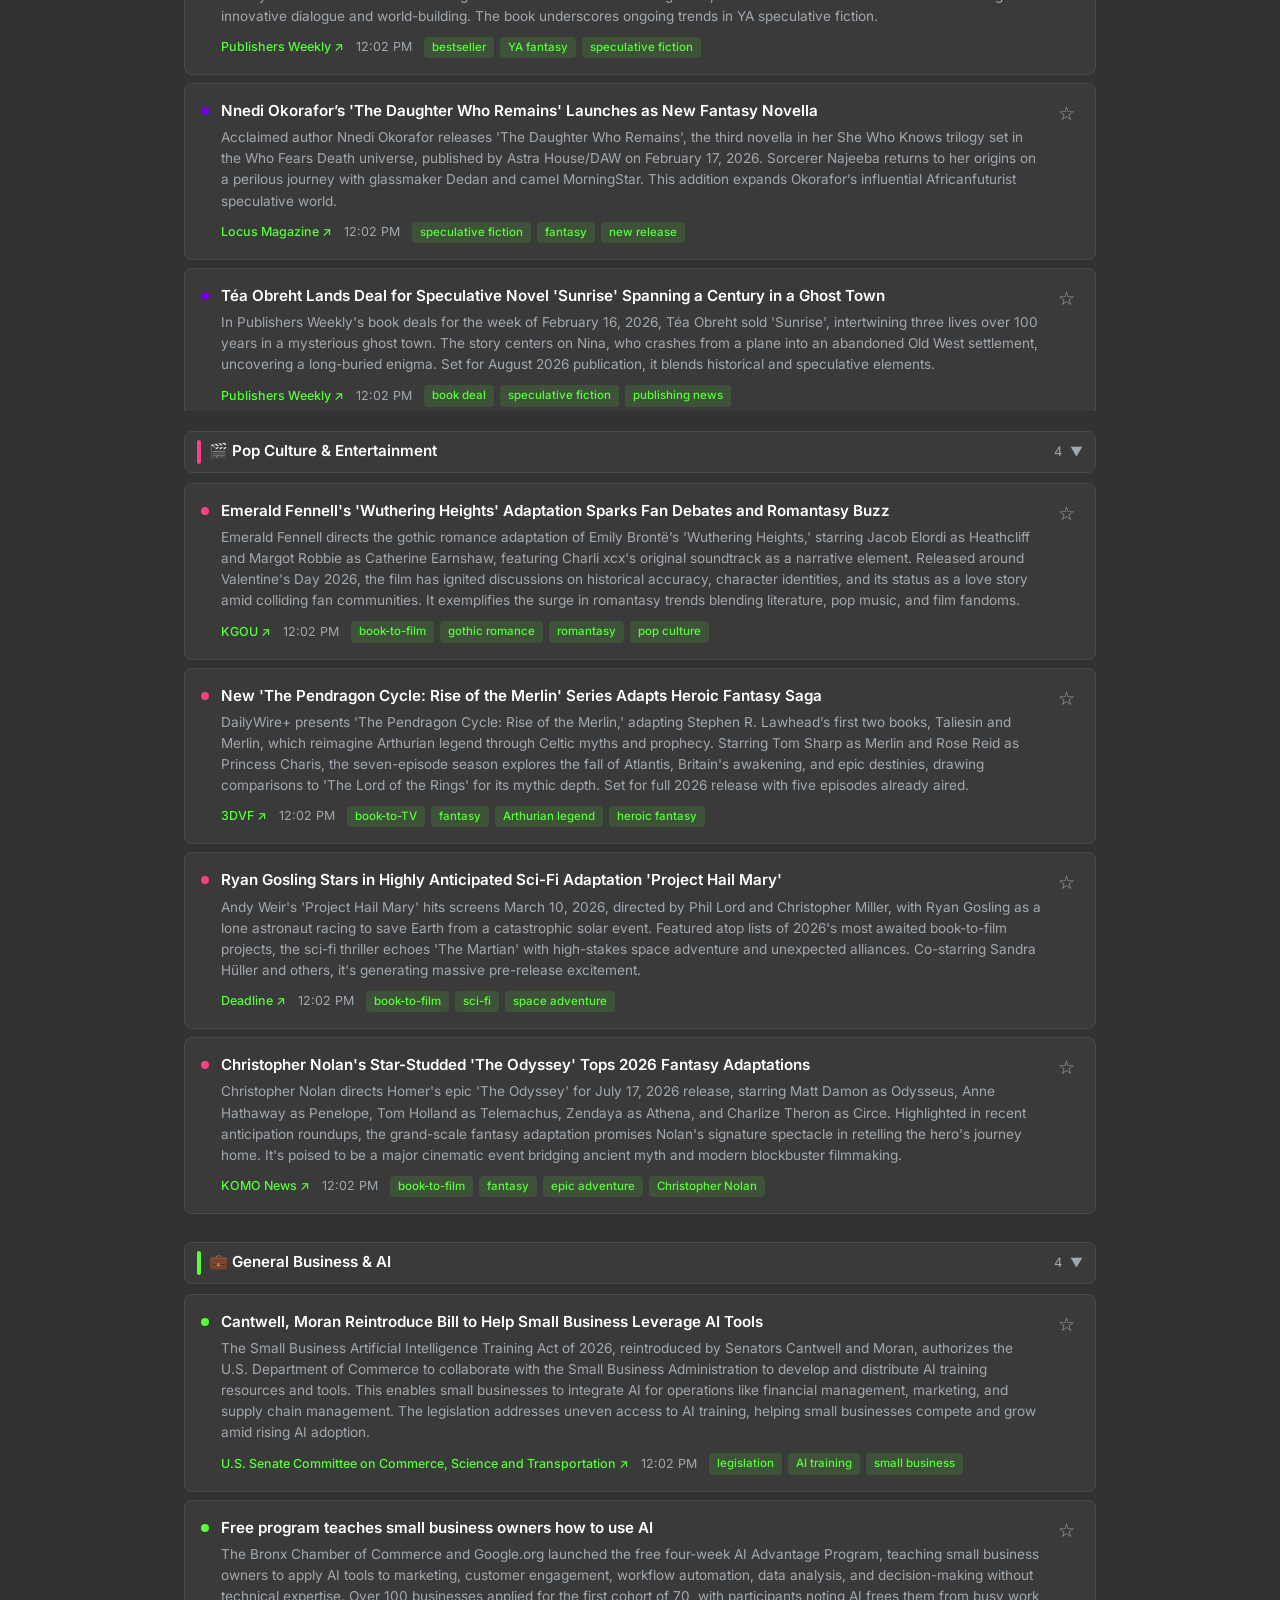
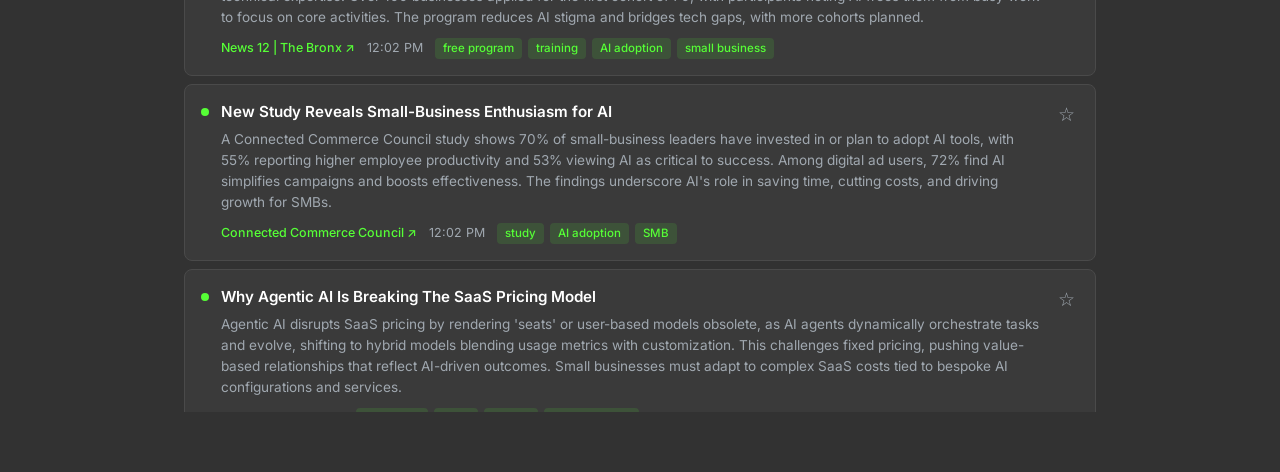
==== commit db06da83: "Add MSC reporting mini-site (/msc-reporting/)" ====
--- a/index.html
+++ b/index.html
@@ -241,6 +241,7 @@
         <button class="btn" onclick="changeDate(1)">▸</button>
         <button class="btn" onclick="goToday()">Today</button>
       </div>
+      <a class="btn" href="msc-reporting/" target="_blank" rel="noreferrer">MSC LLM Report</a>
       <button class="btn" id="savedTab" onclick="switchView('saved')">★ Saved <span id="savedCount" class="count" style="display:none"></span></button>
       <button class="theme-toggle" onclick="toggleTheme()" title="Toggle theme">🌓</button>
     </div>
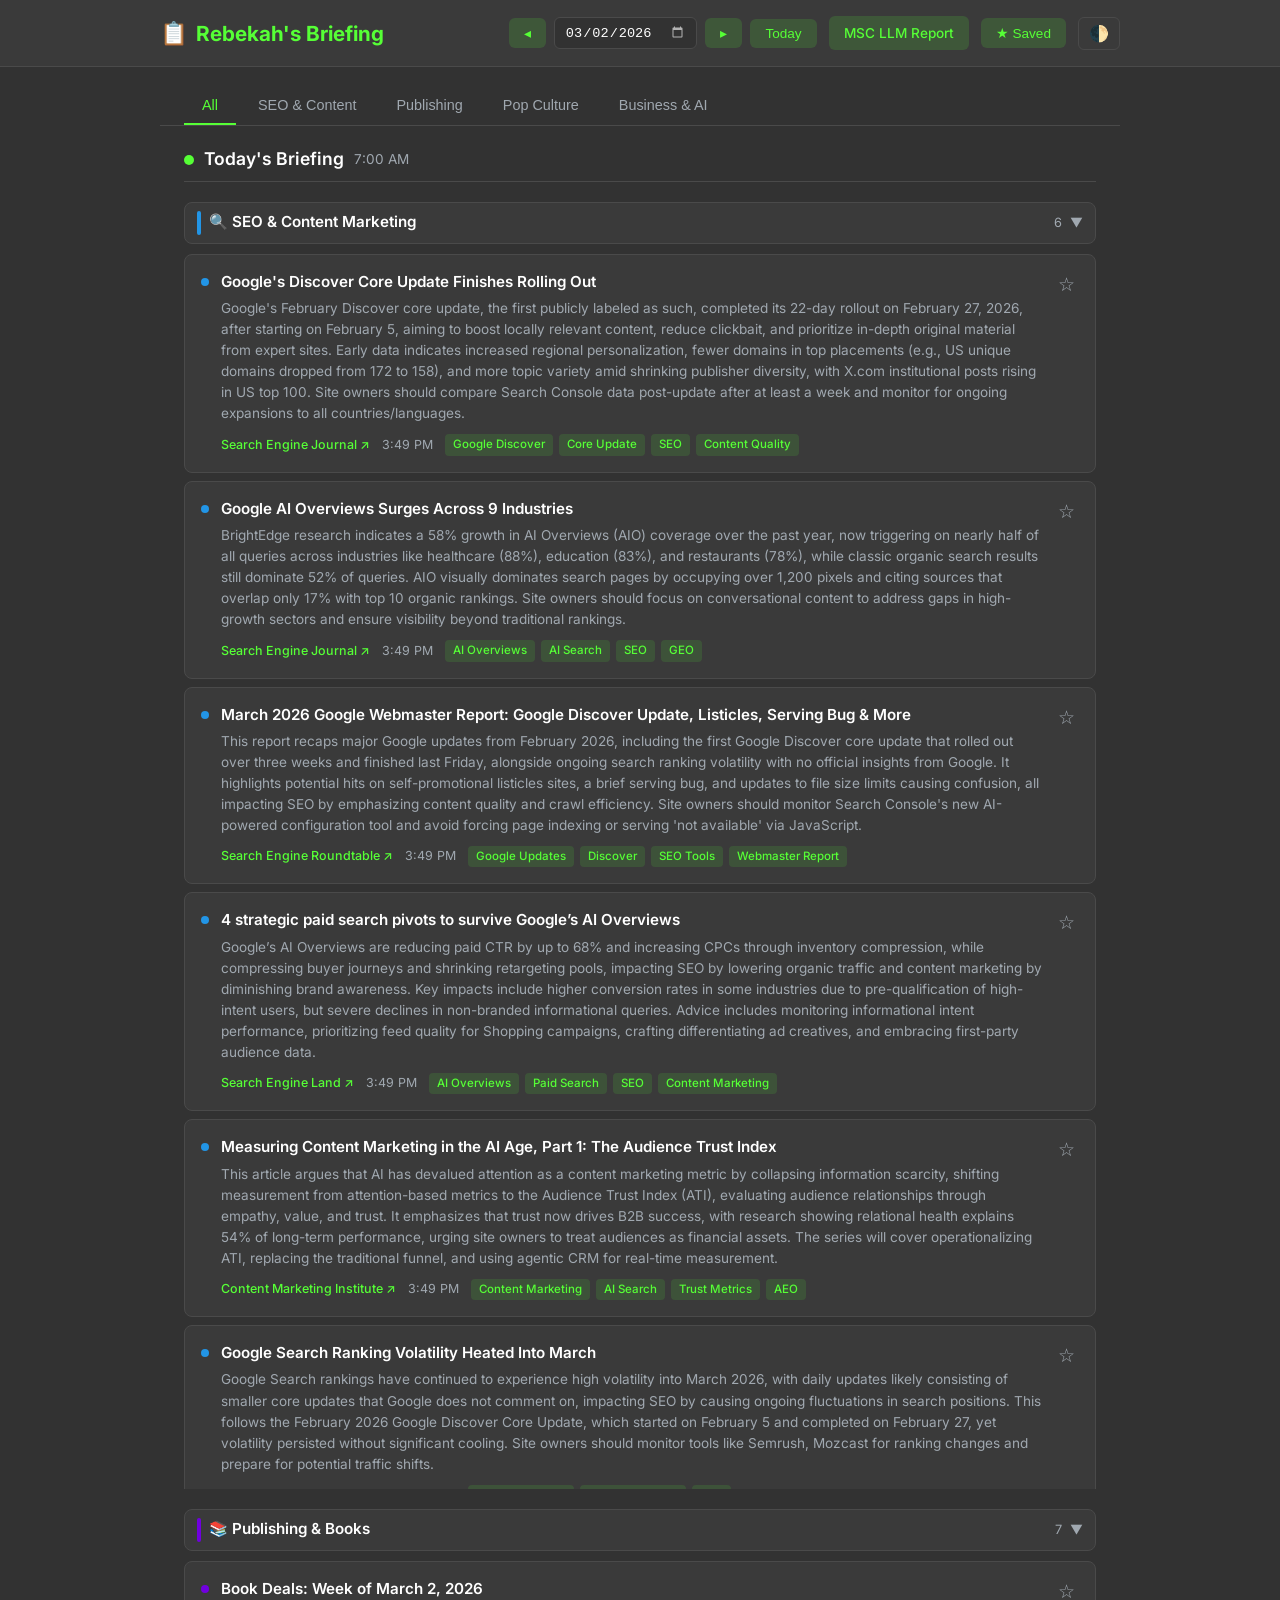
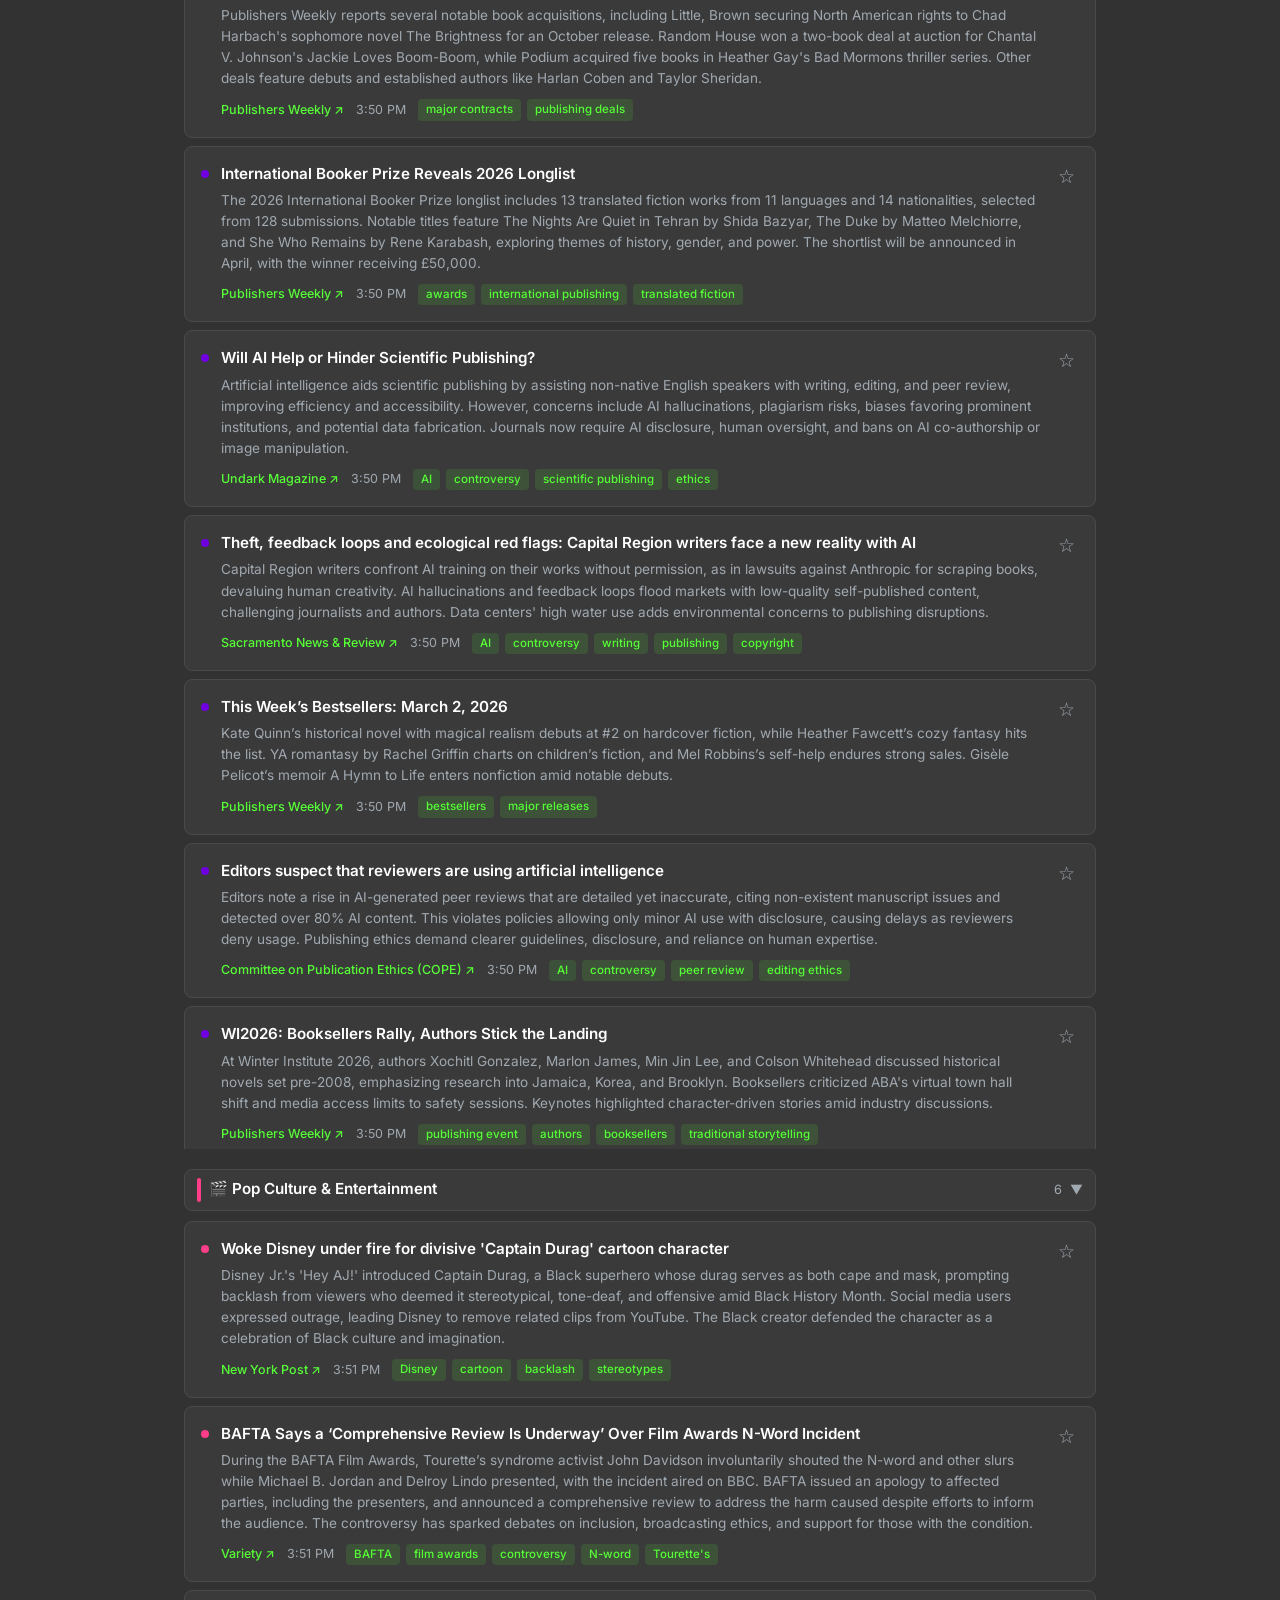
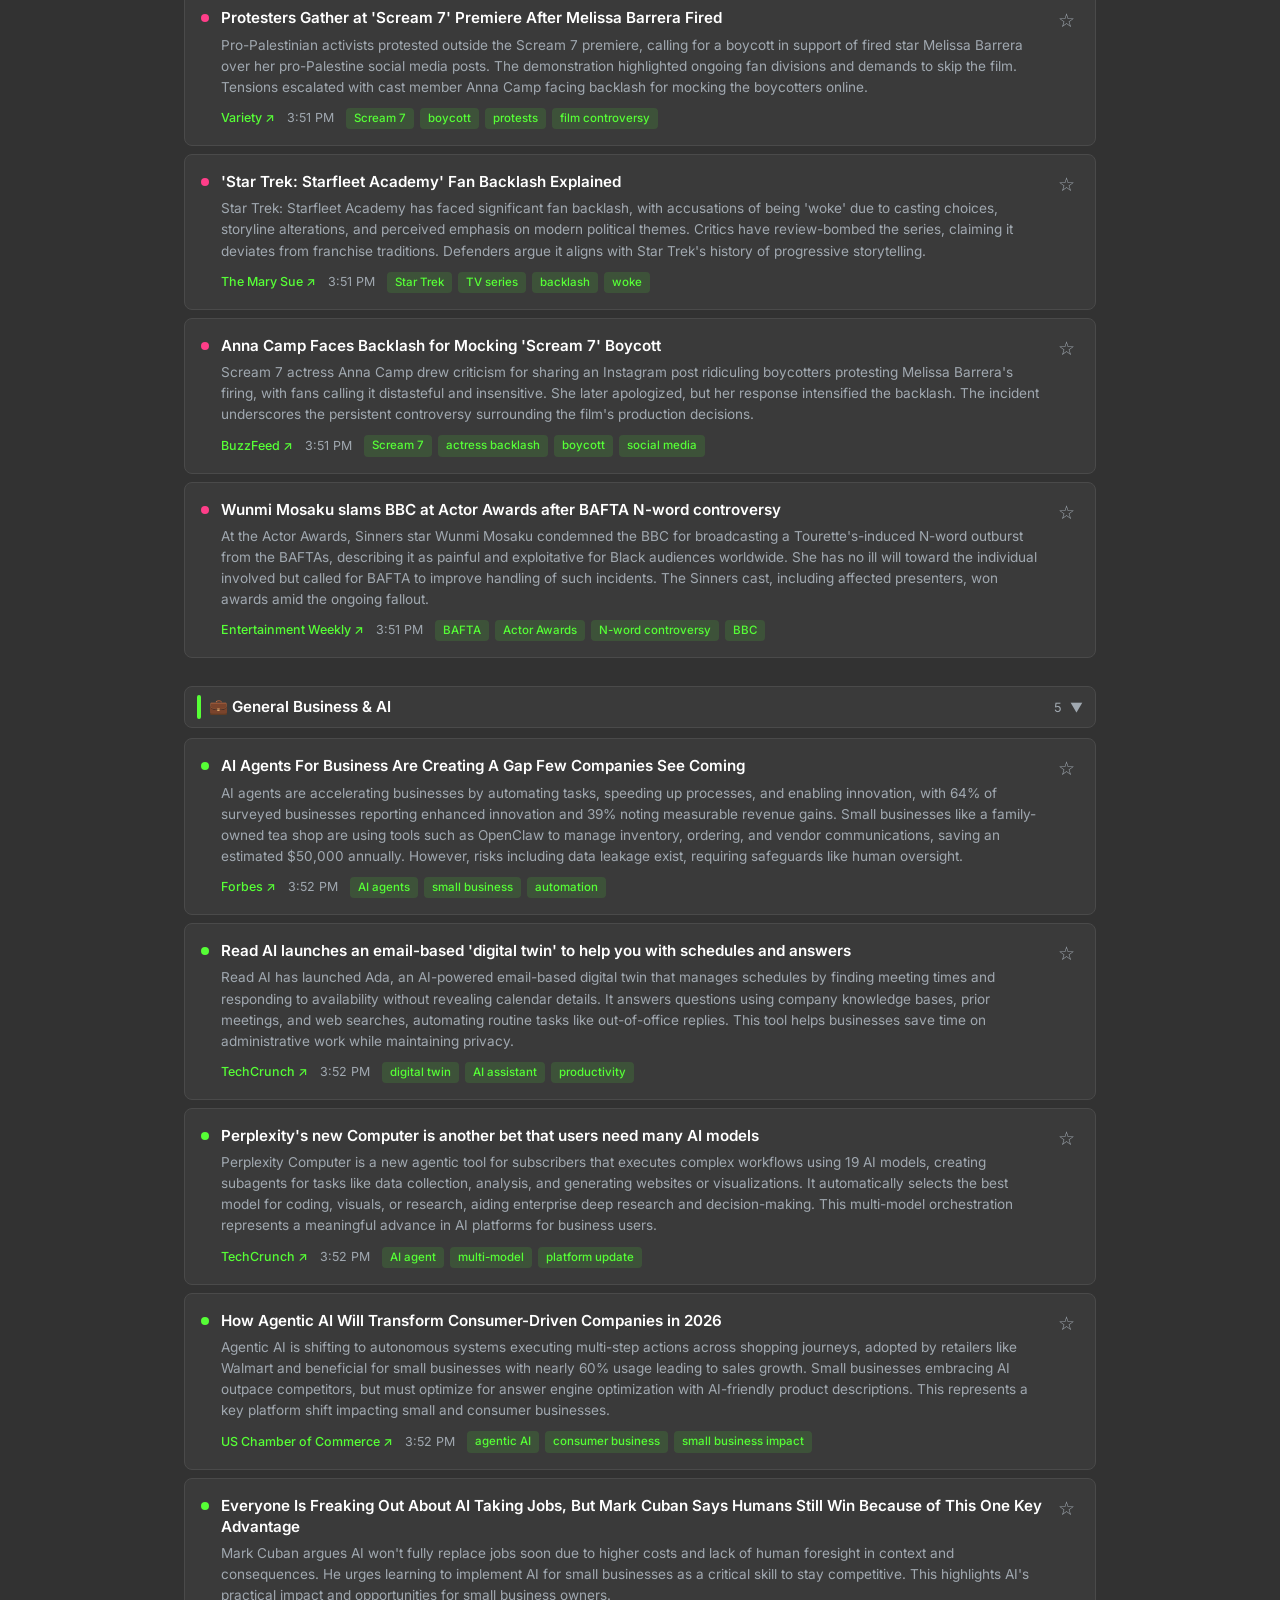
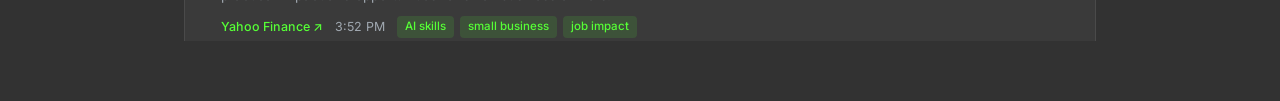
==== commit da12fe40: "Show X links in briefing cards" ====
--- a/index.html
+++ b/index.html
@@ -389,15 +389,19 @@
 function renderCard(item) {
   const isSaved = savedItems[item.id];
   const time = new Date(item.timestamp).toLocaleTimeString('en-US', { hour: 'numeric', minute: '2-digit' });
+  const headline = item.headline || item.title || '(untitled)';
+  const summary = item.summary || '';
   const tags = (item.tags || []).map(t => `<span class="tag">${t}</span>`).join('');
+  const xLinks = (item.x_urls || []).slice(0,3).map((u, idx) => ` <a href="${u}" target="_blank" rel="noopener" class="card-source" style="font-weight:500">X${idx+1} ↗</a>`).join('');
   return `<div class="card">
     <div class="card-top">
       <div class="card-section-dot ${item.section}"></div>
       <div class="card-content">
-        <h4>${item.headline}</h4>
-        <p>${item.summary}</p>
+        <h4>${headline}</h4>
+        <p>${summary}</p>
         <div class="card-meta">
           <a href="${item.url}" target="_blank" rel="noopener" class="card-source">${item.source} ↗</a>
+          ${xLinks ? `<span class="card-time">|</span>${xLinks}` : ``}
           <span class="card-time">${time}</span>
           <div class="card-tags">${tags}</div>
         </div>
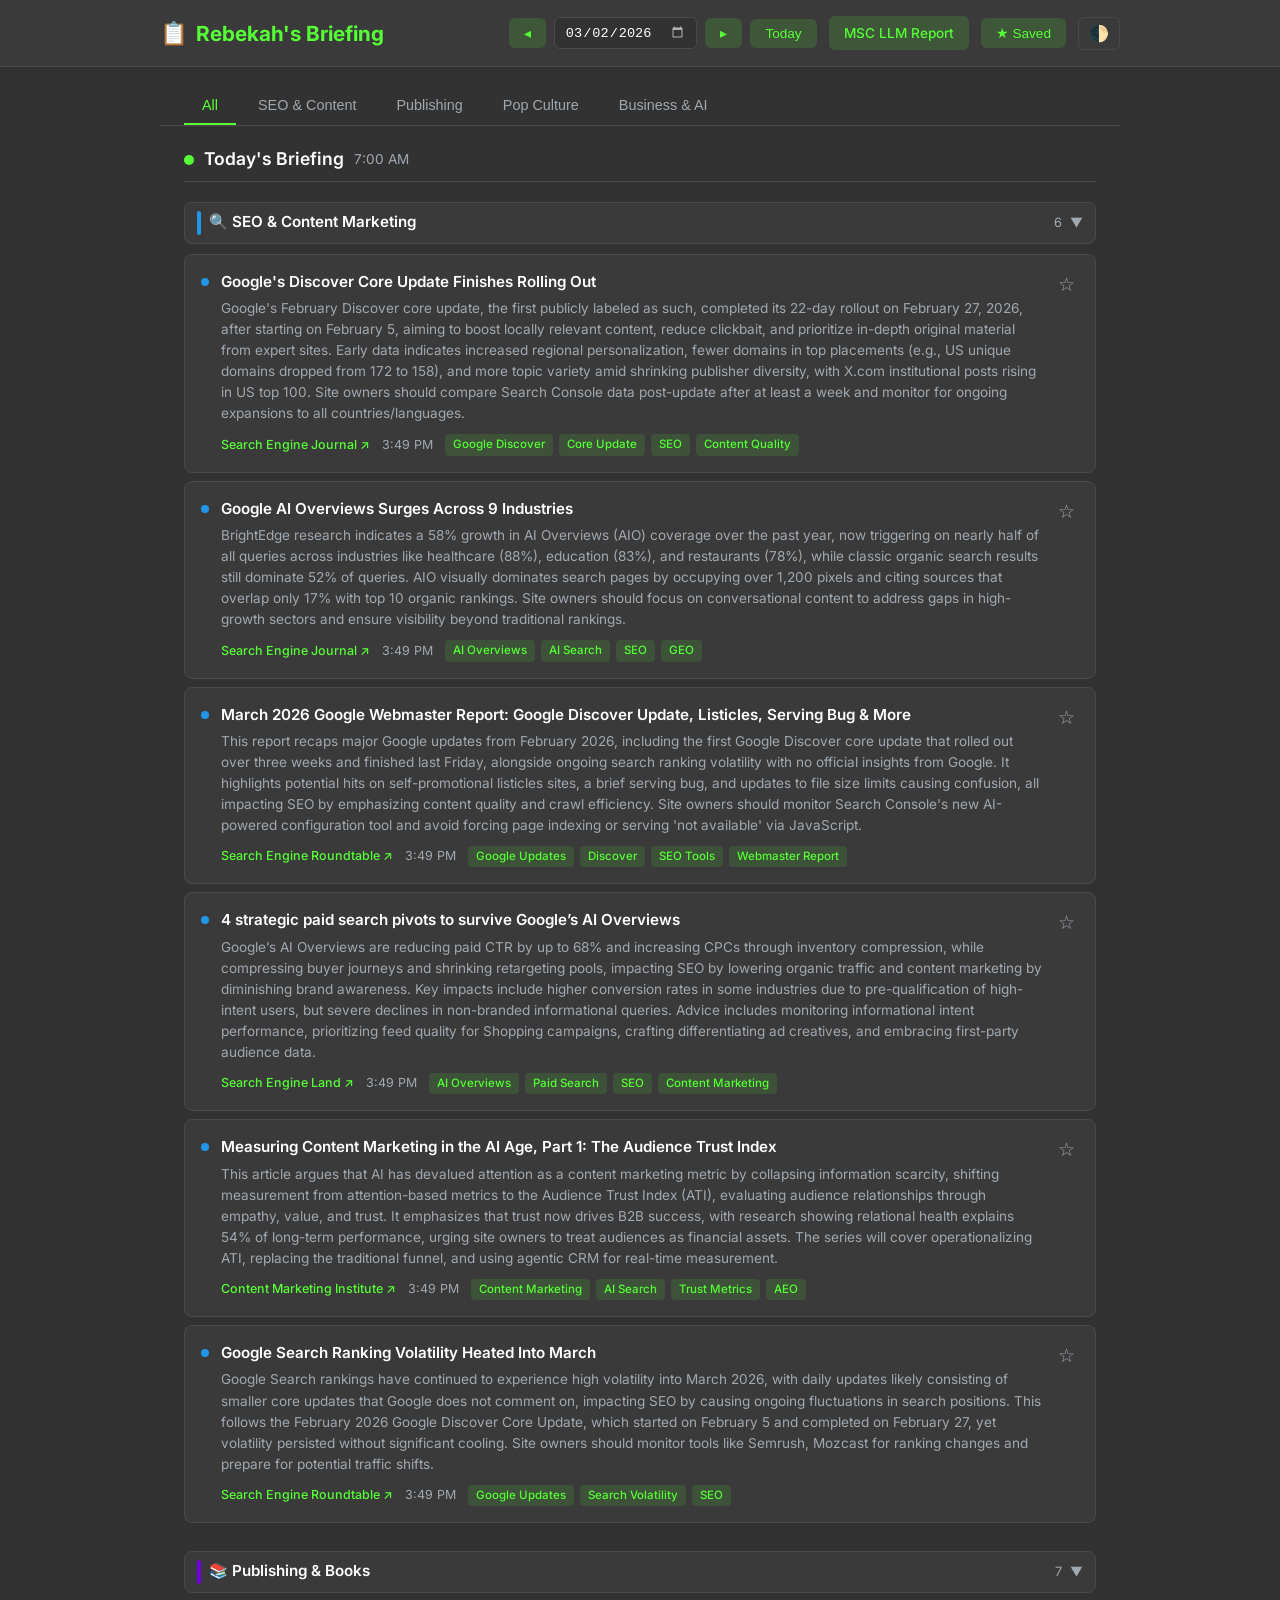
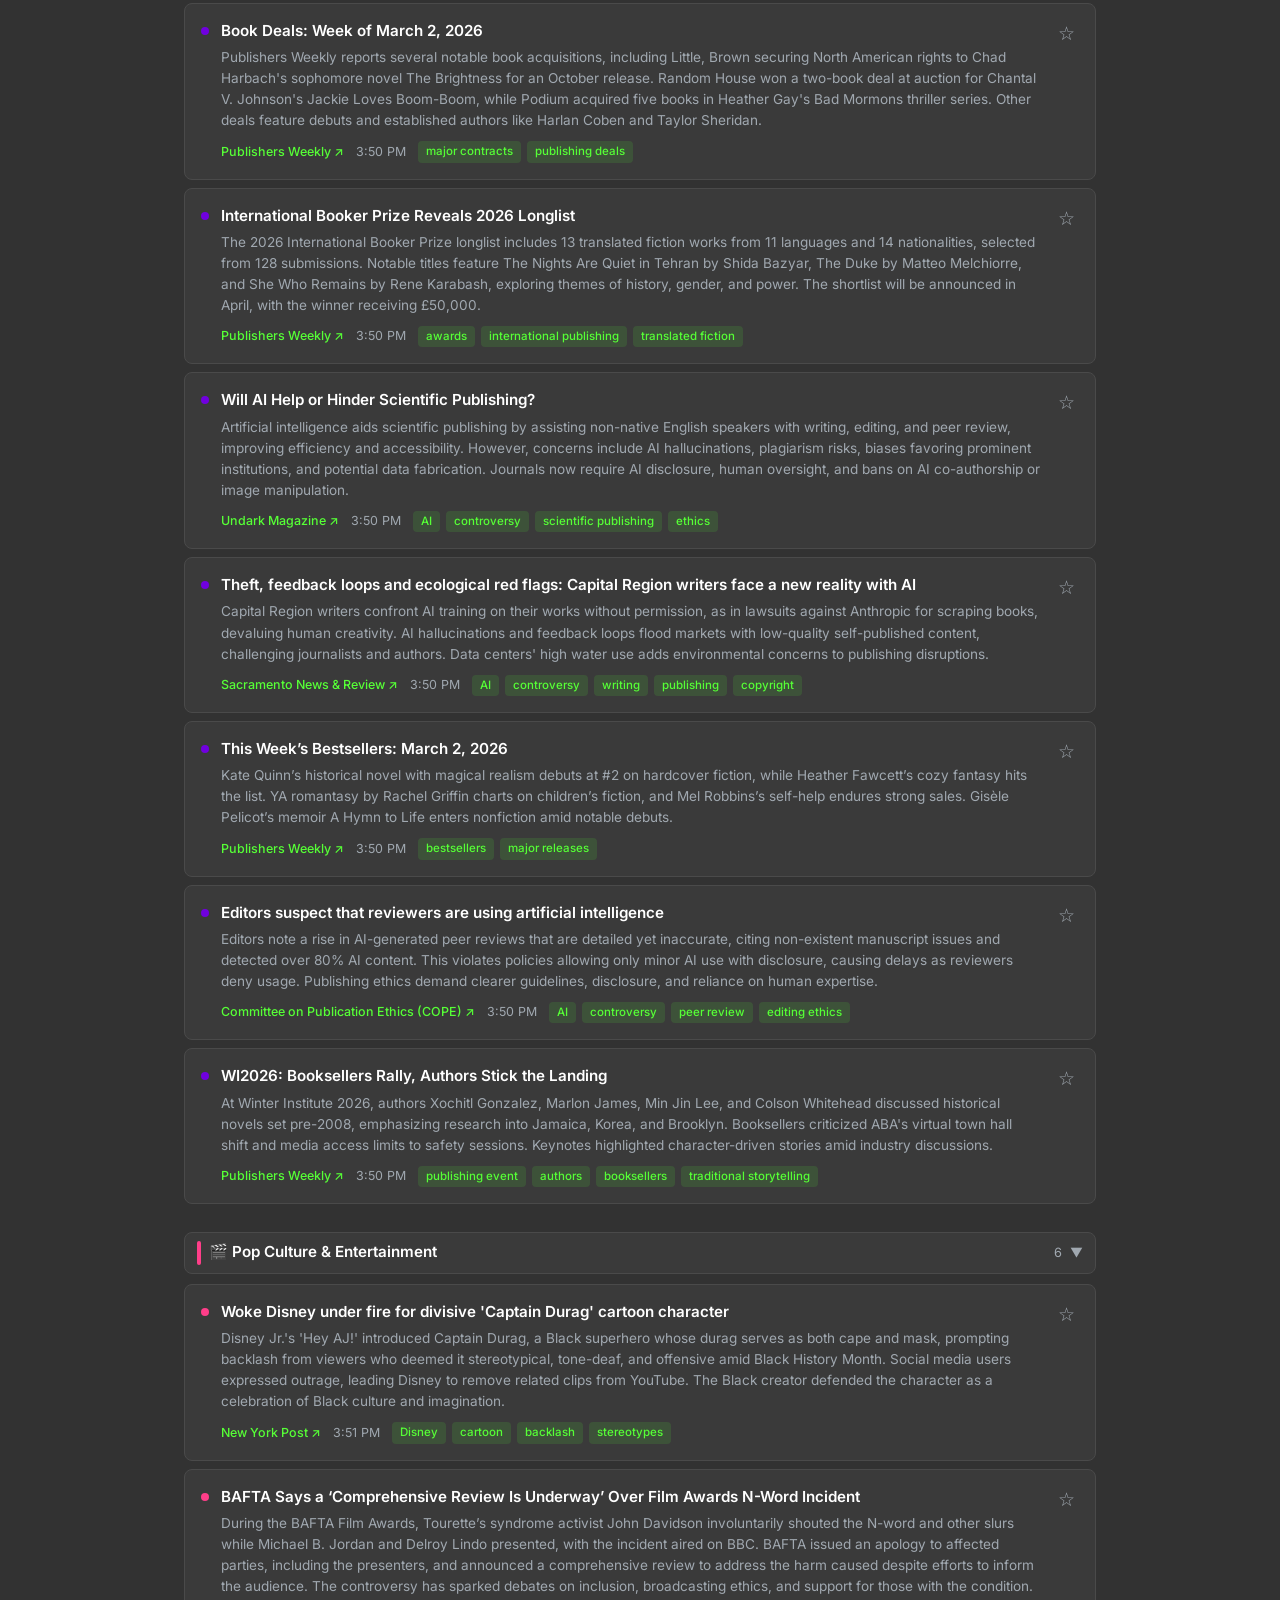
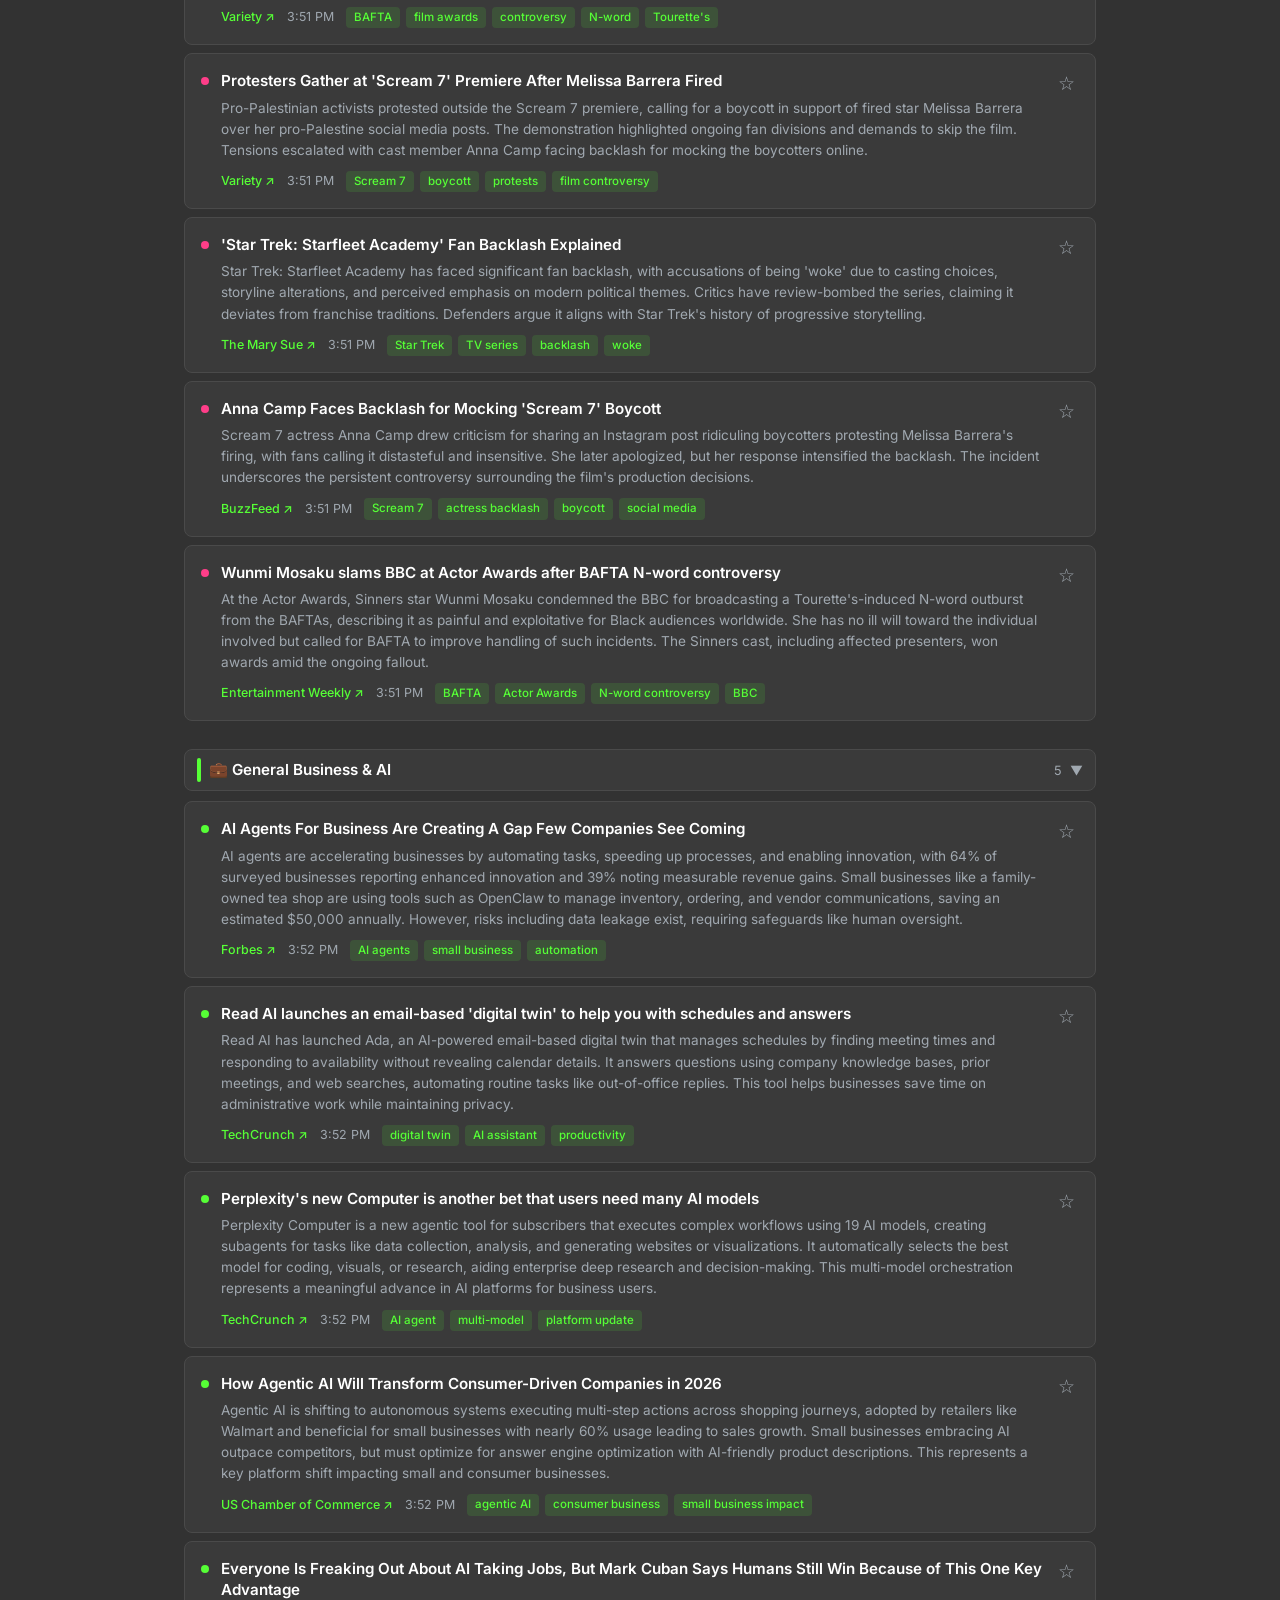
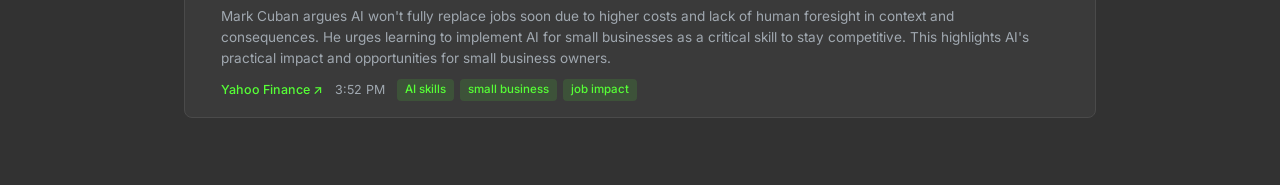
==== commit deaa9aea: "Reorg Lion/Clara dashboards into folders" ====
--- a/index.html
+++ b/index.html
@@ -241,7 +241,7 @@
         <button class="btn" onclick="changeDate(1)">▸</button>
         <button class="btn" onclick="goToday()">Today</button>
       </div>
-      <a class="btn" href="msc-reporting/" target="_blank" rel="noreferrer">MSC LLM Report</a>
+      <a class="btn" href="clara/msc-reporting/" target="_blank" rel="noreferrer">MSC LLM Report</a>
       <button class="btn" id="savedTab" onclick="switchView('saved')">★ Saved <span id="savedCount" class="count" style="display:none"></span></button>
       <button class="theme-toggle" onclick="toggleTheme()" title="Toggle theme">🌓</button>
     </div>
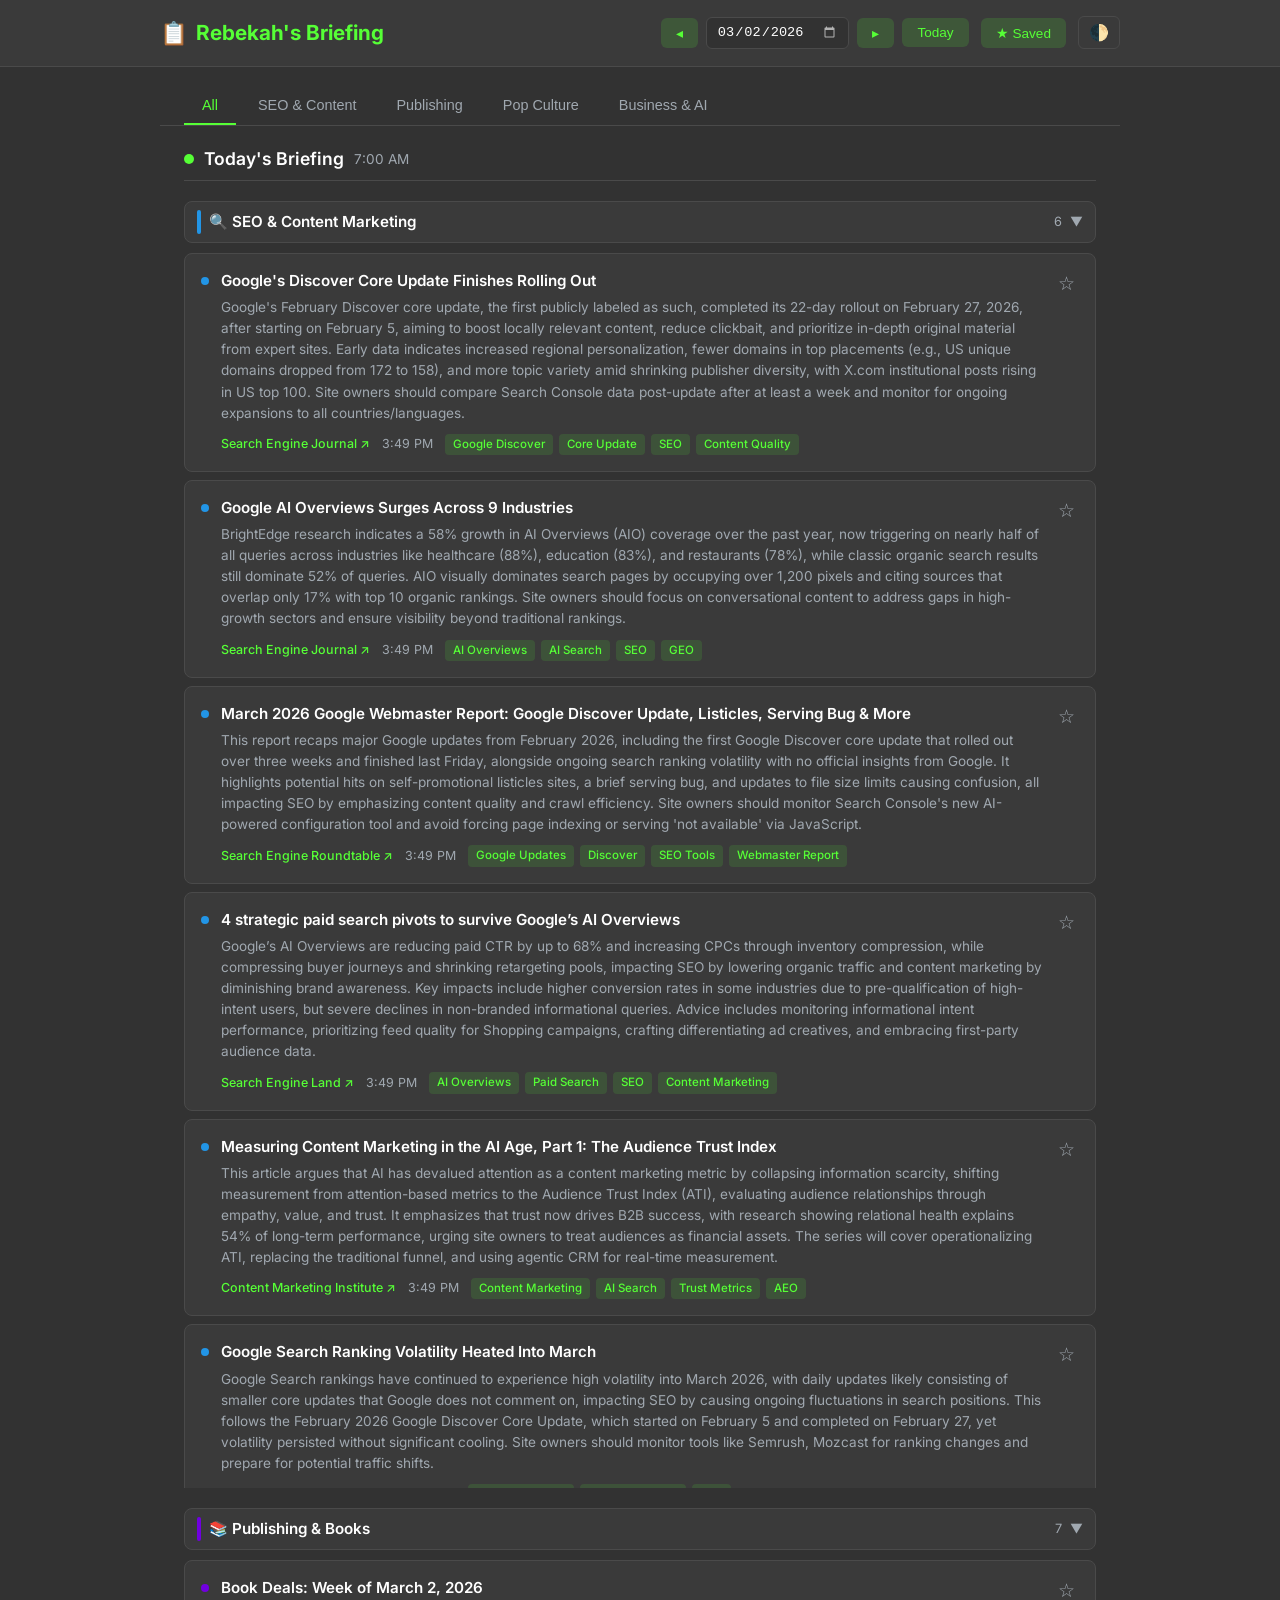
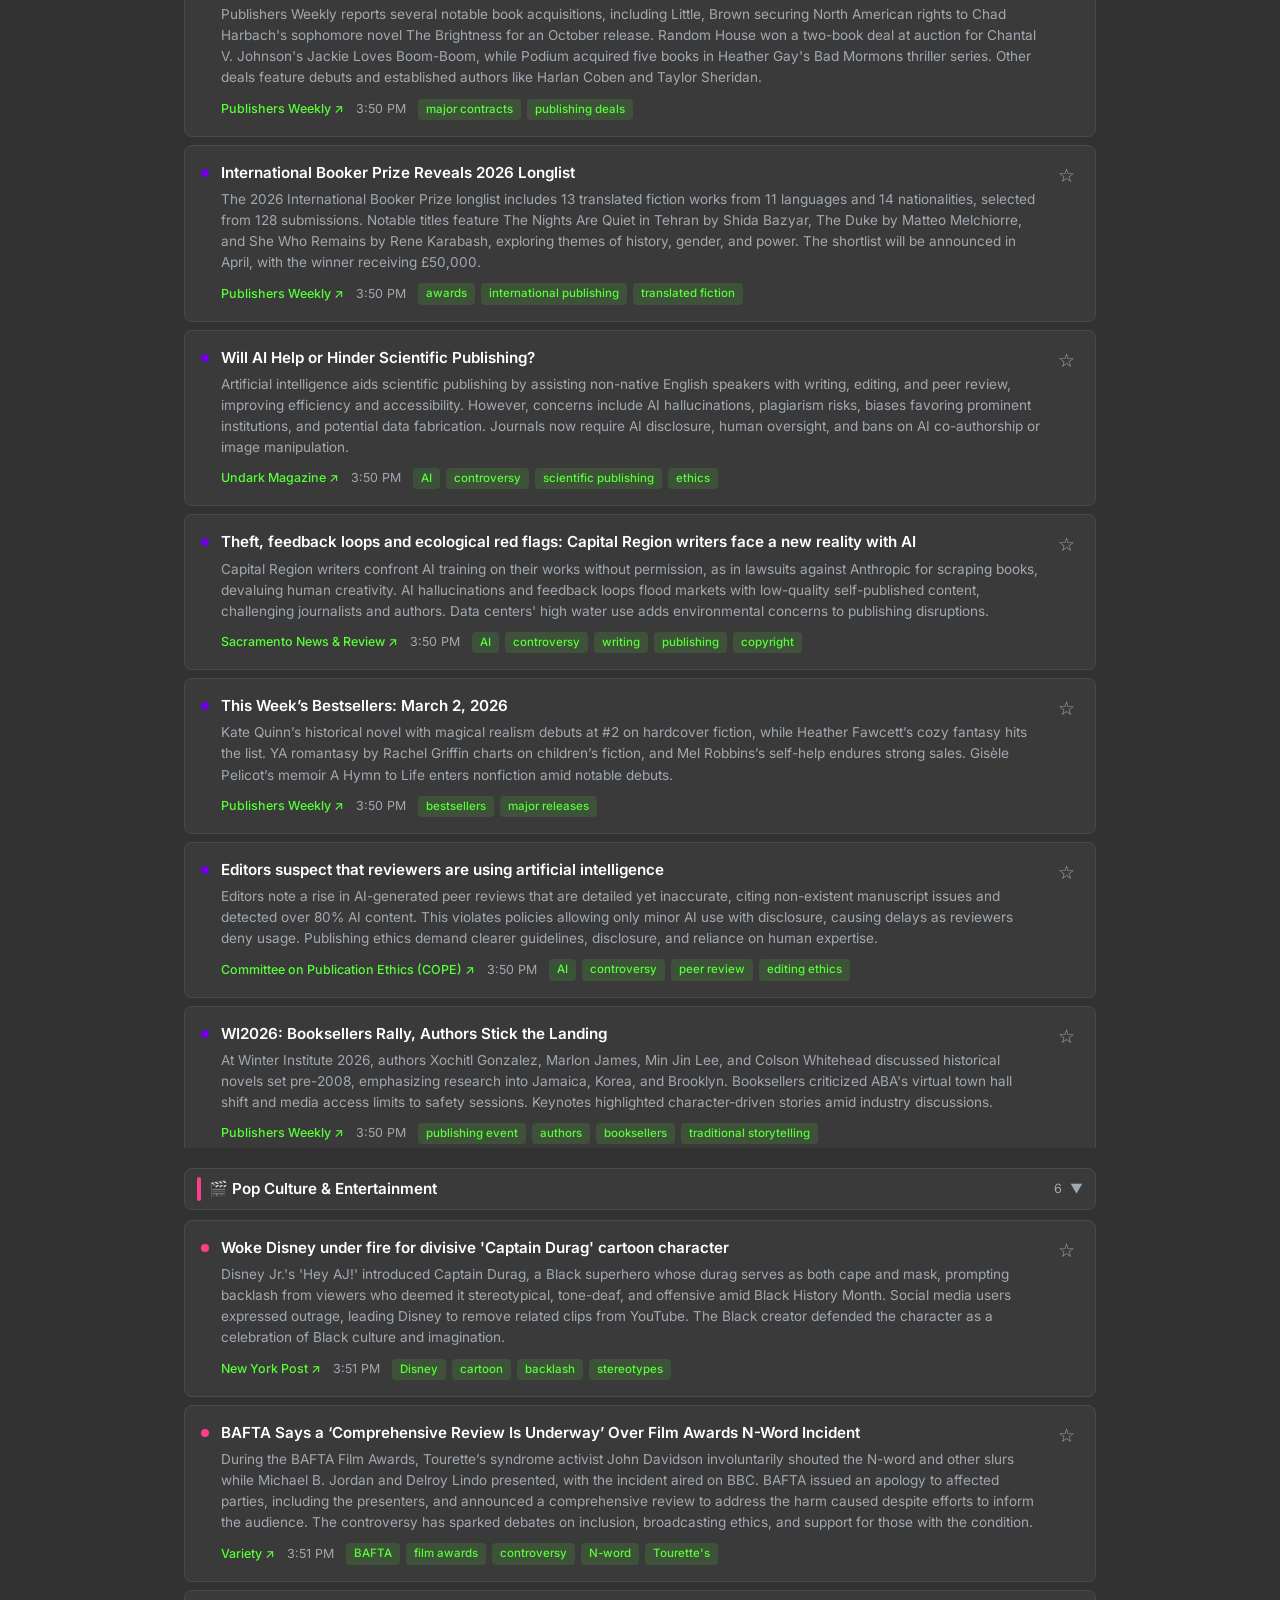
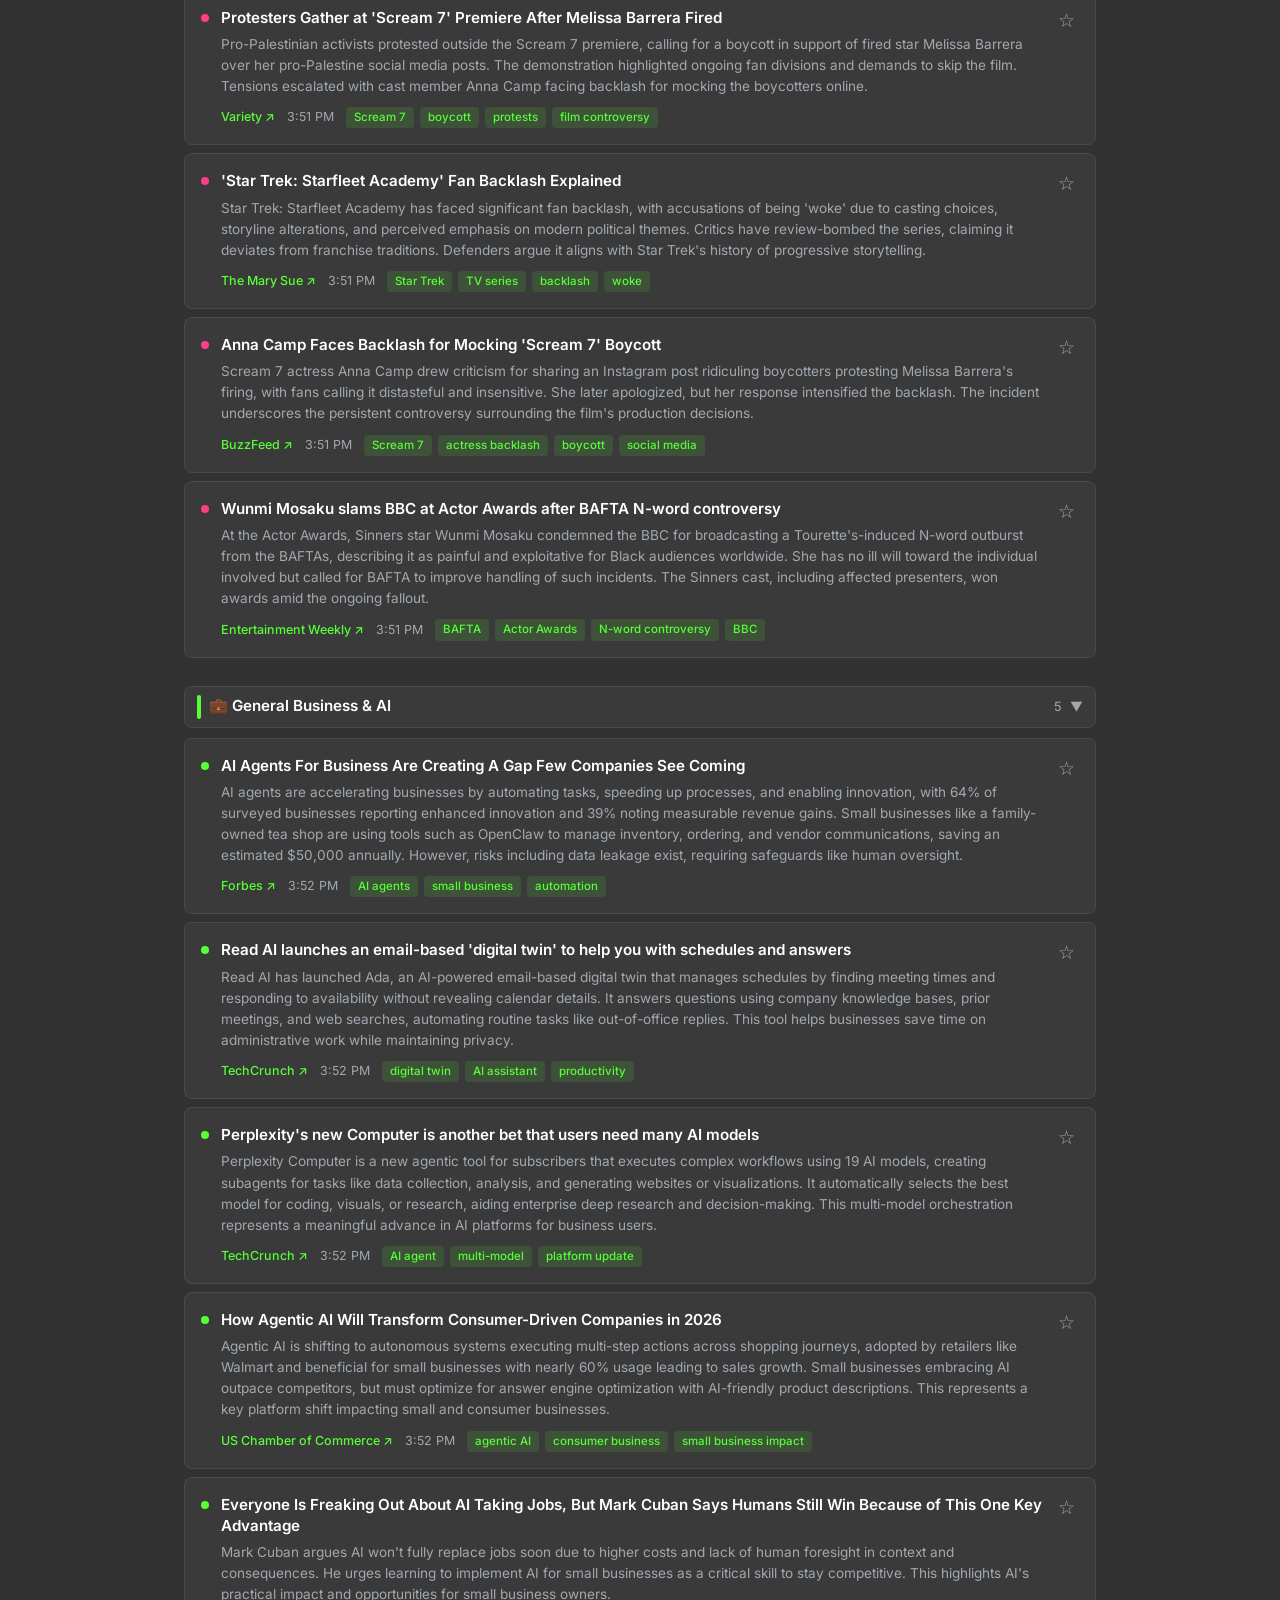
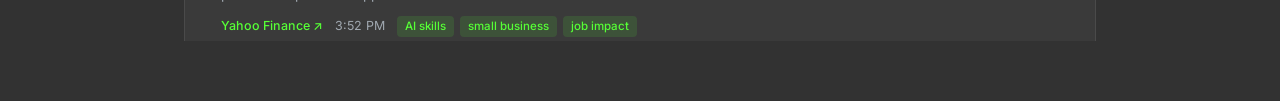
==== commit 41366529: "Remove MSC LLM Report link from briefing header" ====
--- a/index.html
+++ b/index.html
@@ -241,7 +241,6 @@
         <button class="btn" onclick="changeDate(1)">▸</button>
         <button class="btn" onclick="goToday()">Today</button>
       </div>
-      <a class="btn" href="clara/msc-reporting/" target="_blank" rel="noreferrer">MSC LLM Report</a>
       <button class="btn" id="savedTab" onclick="switchView('saved')">★ Saved <span id="savedCount" class="count" style="display:none"></span></button>
       <button class="theme-toggle" onclick="toggleTheme()" title="Toggle theme">🌓</button>
     </div>
